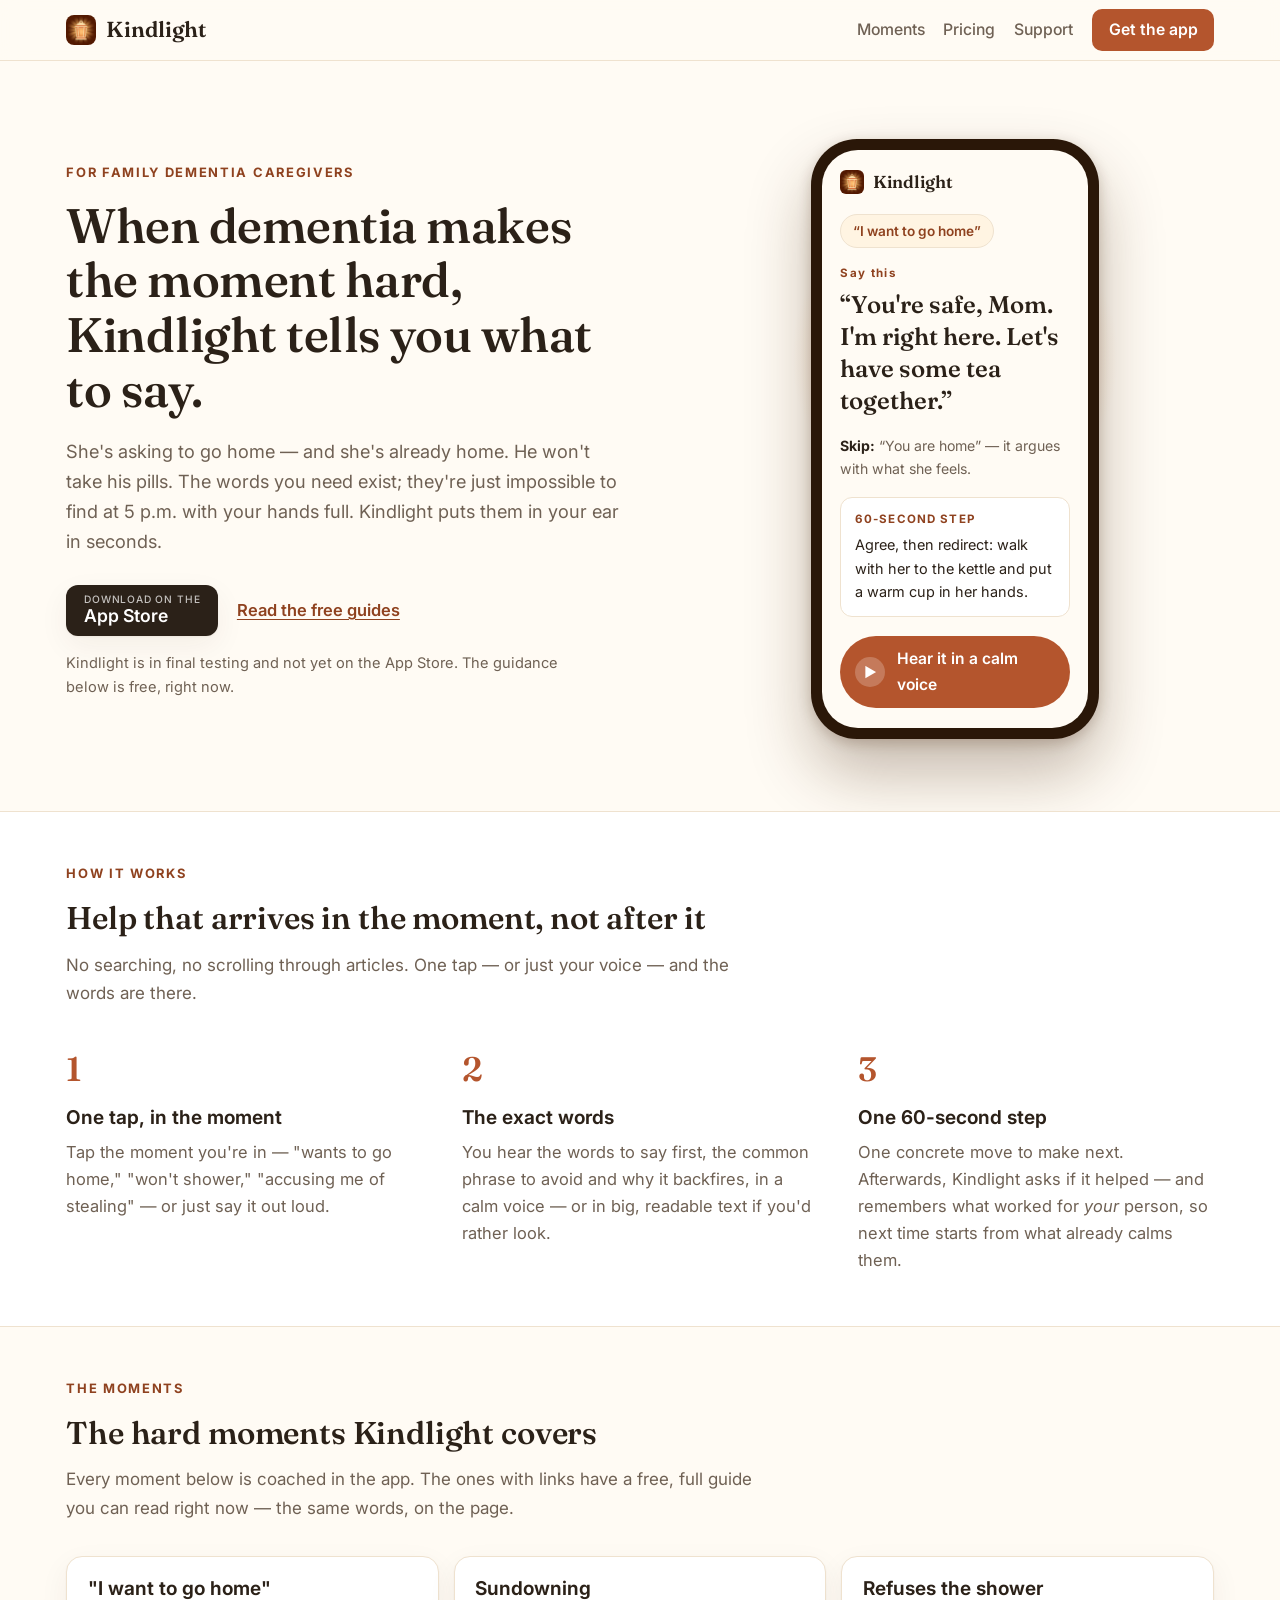
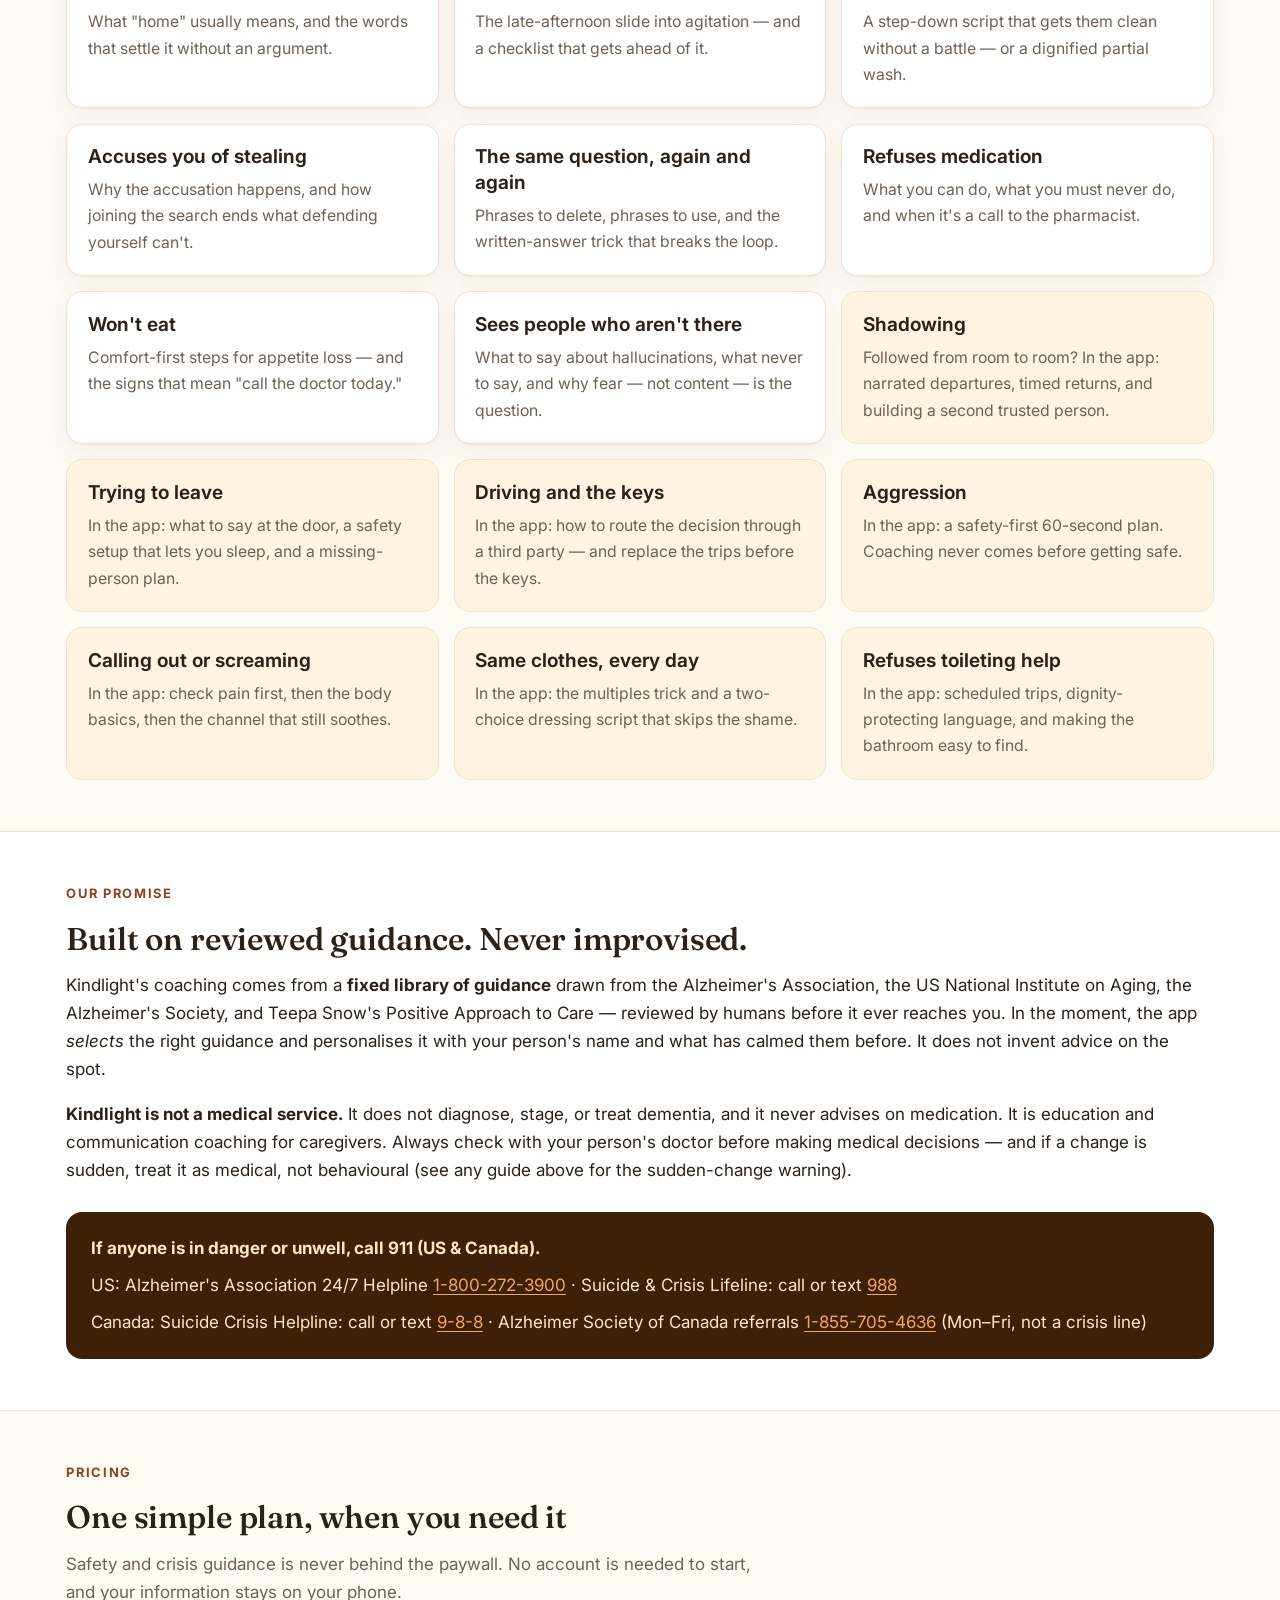
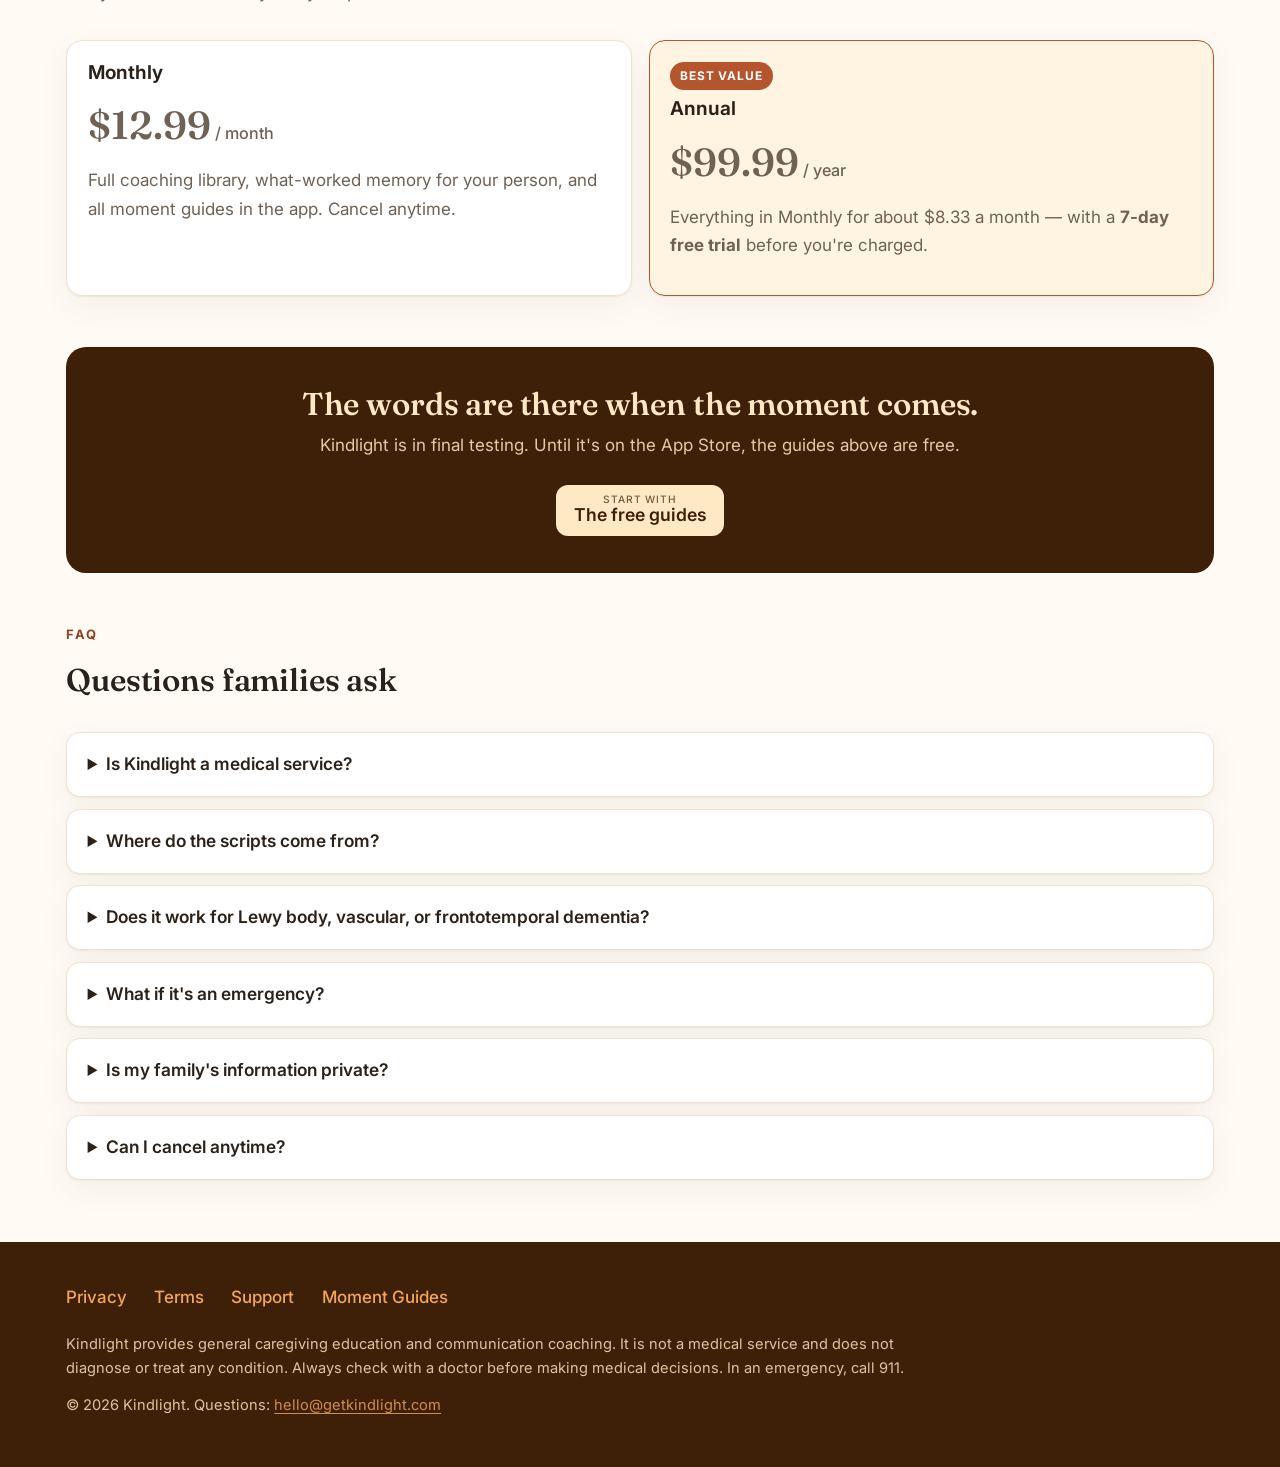
==== v2/index.html @ c79996ba "Add v2 redesign" ====
<!DOCTYPE html>
<html lang="en-CA">
<head>
<meta charset="utf-8">
<meta name="viewport" content="width=device-width, initial-scale=1">
<meta name="robots" content="noindex">
<title>Kindlight — What to Say in Dementia's Hardest Moments</title>
<meta name="description" content="Kindlight is a calm, voice-first coach for family dementia caregivers. One tap gives you the exact words to say, what not to say, and a 60-second step — right in the moment.">
<link rel="icon" type="image/png" href="icon.png">
<link rel="preconnect" href="https://fonts.googleapis.com">
<link rel="preconnect" href="https://fonts.gstatic.com" crossorigin>
<link href="https://fonts.googleapis.com/css2?family=Fraunces:opsz,wght@9..144,500;9..144,560;9..144,600&family=Inter:wght@400;500;600;700&display=swap" rel="stylesheet">
<link rel="stylesheet" href="styles.css">
</head>
<body>

<header class="site-header">
  <div class="wrap">
    <img class="logo" src="icon.png" alt="" width="30" height="30">
    <a class="brand" href="./">Kindlight</a>
    <nav aria-label="Main">
      <a href="#moments">Moments</a>
      <a href="#pricing">Pricing</a>
      <a class="optional" href="../support.html">Support</a>
      <a class="nav-cta" href="#pricing">Get the app</a>
    </nav>
  </div>
</header>

<main>
  <div class="hero">
    <div class="wrap hero-grid">
      <div>
        <p class="eyebrow">For family dementia caregivers</p>
        <h1>When dementia makes the moment hard, Kindlight tells you what to say.</h1>
        <p class="lede">She's asking to go home — and she's already home. He won't take his pills. The words you need exist; they're just impossible to find at 5&nbsp;p.m. with your hands full. Kindlight puts them in your ear in seconds.</p>
        <div class="cta-row">
          <!-- App not live yet: point at the real App Store URL at launch. -->
          <a class="store-badge" href="#" aria-label="Download on the App Store — coming soon">
            <span class="lines"><span class="top">Download on the</span><span class="bottom">App Store</span></span>
          </a>
          <a class="text-link" href="#moments">Read the free guides</a>
        </div>
        <p class="store-note">Kindlight is in final testing and not yet on the App Store. The guidance below is free, right now.</p>
      </div>
      <div class="phone-stage" aria-hidden="true">
        <div class="phone">
          <div class="phone-screen">
            <div class="phone-appbar">
              <img src="icon.png" alt="" width="24" height="24">
              <span>Kindlight</span>
            </div>
            <span class="phone-moment">&ldquo;I want to go home&rdquo;</span>
            <p class="phone-say-label">Say this</p>
            <p class="phone-say">&ldquo;You're safe, Mom. I'm right here. Let's have some tea together.&rdquo;</p>
            <p class="phone-dont"><strong>Skip:</strong> &ldquo;You are home&rdquo; — it argues with what she feels.</p>
            <div class="phone-step">
              <strong>60-second step</strong>
              Agree, then redirect: walk with her to the kettle and put a warm cup in her hands.
            </div>
            <div class="phone-listen"><span class="play">&#9654;</span> Hear it in a calm voice</div>
          </div>
        </div>
      </div>
    </div>
  </div>

  <section class="band" aria-labelledby="how">
    <div class="wrap">
      <p class="eyebrow">How it works</p>
      <h2 id="how">Help that arrives in the moment, not after it</h2>
      <p class="section-sub">No searching, no scrolling through articles. One tap — or just your voice — and the words are there.</p>
      <div class="steps">
        <div class="step">
          <span class="num" aria-hidden="true">1</span>
          <h3>One tap, in the moment</h3>
          <p>Tap the moment you're in — "wants to go home," "won't shower," "accusing me of stealing" — or just say it out loud.</p>
        </div>
        <div class="step">
          <span class="num" aria-hidden="true">2</span>
          <h3>The exact words</h3>
          <p>You hear the words to say first, the common phrase to avoid and why it backfires, in a calm voice — or in big, readable text if you'd rather look.</p>
        </div>
        <div class="step">
          <span class="num" aria-hidden="true">3</span>
          <h3>One 60-second step</h3>
          <p>One concrete move to make next. Afterwards, Kindlight asks if it helped — and remembers what worked for <em>your</em> person, so next time starts from what already calms them.</p>
        </div>
      </div>
    </div>
  </section>

  <section aria-labelledby="moments" id="moments">
    <div class="wrap">
      <p class="eyebrow">The moments</p>
      <h2>The hard moments Kindlight covers</h2>
      <p class="section-sub">Every moment below is coached in the app. The ones with links have a free, full guide you can read right now — the same words, on the page.</p>
      <div class="grid">
        <a class="card moment-card" href="../moments/wants-to-go-home/">
          <h3>"I want to go home"</h3>
          <p>What "home" usually means, and the words that settle it without an argument.</p>
          <span class="arrow" aria-hidden="true">&rarr;</span>
        </a>
        <a class="card moment-card" href="../moments/sundowning/">
          <h3>Sundowning</h3>
          <p>The late-afternoon slide into agitation — and a checklist that gets ahead of it.</p>
          <span class="arrow" aria-hidden="true">&rarr;</span>
        </a>
        <a class="card moment-card" href="../moments/refuses-shower/">
          <h3>Refuses the shower</h3>
          <p>A step-down script that gets them clean without a battle — or a dignified partial wash.</p>
          <span class="arrow" aria-hidden="true">&rarr;</span>
        </a>
        <a class="card moment-card" href="../moments/accuses-stealing/">
          <h3>Accuses you of stealing</h3>
          <p>Why the accusation happens, and how joining the search ends what defending yourself can't.</p>
          <span class="arrow" aria-hidden="true">&rarr;</span>
        </a>
        <a class="card moment-card" href="../moments/repetitive-questions/">
          <h3>The same question, again and again</h3>
          <p>Phrases to delete, phrases to use, and the written-answer trick that breaks the loop.</p>
          <span class="arrow" aria-hidden="true">&rarr;</span>
        </a>
        <a class="card moment-card" href="../moments/refuses-medication/">
          <h3>Refuses medication</h3>
          <p>What you can do, what you must never do, and when it's a call to the pharmacist.</p>
          <span class="arrow" aria-hidden="true">&rarr;</span>
        </a>
        <a class="card moment-card" href="../moments/refuses-to-eat/">
          <h3>Won't eat</h3>
          <p>Comfort-first steps for appetite loss — and the signs that mean "call the doctor today."</p>
          <span class="arrow" aria-hidden="true">&rarr;</span>
        </a>
        <a class="card moment-card" href="../moments/hallucinations-delusions/">
          <h3>Sees people who aren't there</h3>
          <p>What to say about hallucinations, what never to say, and why fear — not content — is the question.</p>
          <span class="arrow" aria-hidden="true">&rarr;</span>
        </a>
        <div class="card moment-card plain">
          <h3>Shadowing</h3>
          <p>Followed from room to room? In the app: narrated departures, timed returns, and building a second trusted person.</p>
        </div>
        <div class="card moment-card plain">
          <h3>Trying to leave</h3>
          <p>In the app: what to say at the door, a safety setup that lets you sleep, and a missing-person plan.</p>
        </div>
        <div class="card moment-card plain">
          <h3>Driving and the keys</h3>
          <p>In the app: how to route the decision through a third party — and replace the trips before the keys.</p>
        </div>
        <div class="card moment-card plain">
          <h3>Aggression</h3>
          <p>In the app: a safety-first 60-second plan. Coaching never comes before getting safe.</p>
        </div>
        <div class="card moment-card plain">
          <h3>Calling out or screaming</h3>
          <p>In the app: check pain first, then the body basics, then the channel that still soothes.</p>
        </div>
        <div class="card moment-card plain">
          <h3>Same clothes, every day</h3>
          <p>In the app: the multiples trick and a two-choice dressing script that skips the shame.</p>
        </div>
        <div class="card moment-card plain">
          <h3>Refuses toileting help</h3>
          <p>In the app: scheduled trips, dignity-protecting language, and making the bathroom easy to find.</p>
        </div>
      </div>
    </div>
  </section>

  <section class="band" aria-labelledby="safety">
    <div class="wrap">
      <p class="eyebrow">Our promise</p>
      <h2 id="safety">Built on reviewed guidance. Never improvised.</h2>
      <p>Kindlight's coaching comes from a <strong>fixed library of guidance</strong> drawn from the Alzheimer's Association, the US National Institute on Aging, the Alzheimer's Society, and Teepa Snow's Positive Approach to Care — reviewed by humans before it ever reaches you. In the moment, the app <em>selects</em> the right guidance and personalises it with your person's name and what has calmed them before. It does not invent advice on the spot.</p>
      <p><strong>Kindlight is not a medical service.</strong> It does not diagnose, stage, or treat dementia, and it never advises on medication. It is education and communication coaching for caregivers. Always check with your person's doctor before making medical decisions — and if a change is sudden, treat it as medical, not behavioural (see any guide above for the sudden-change warning).</p>
      <div class="crisis">
        <p><strong>If anyone is in danger or unwell, call 911 (US &amp; Canada).</strong></p>
        <p>US: Alzheimer's Association 24/7 Helpline <a href="tel:+18002723900">1-800-272-3900</a> · Suicide &amp; Crisis Lifeline: call or text <a href="tel:988">988</a></p>
        <p>Canada: Suicide Crisis Helpline: call or text <a href="tel:988">9-8-8</a> · Alzheimer Society of Canada referrals <a href="tel:+18557054636">1-855-705-4636</a> (Mon–Fri, not a crisis line)</p>
      </div>
    </div>
  </section>

  <section aria-labelledby="pricing" id="pricing">
    <div class="wrap">
      <p class="eyebrow">Pricing</p>
      <h2>One simple plan, when you need it</h2>
      <p class="section-sub">Safety and crisis guidance is never behind the paywall. No account is needed to start, and your information stays on your phone.</p>
      <div class="pricing">
        <div class="card price-card">
          <h3>Monthly</h3>
          <p class="price">$12.99<span class="per"> / month</span></p>
          <p>Full coaching library, what-worked memory for your person, and all moment guides in the app. Cancel anytime.</p>
        </div>
        <div class="card price-card featured">
          <span class="badge">Best value</span>
          <h3>Annual</h3>
          <p class="price">$99.99<span class="per"> / year</span></p>
          <p>Everything in Monthly for about $8.33 a month — with a <strong>7-day free trial</strong> before you're charged.</p>
        </div>
      </div>
    </div>
  </section>

  <div class="wrap">
    <div class="cta-band">
      <h2>The words are there when the moment comes.</h2>
      <p>Kindlight is in final testing. Until it's on the App Store, the guides above are free.</p>
      <a class="store-badge on-dark" href="#moments">
        <span class="lines"><span class="top">Start with</span><span class="bottom">The free guides</span></span>
      </a>
    </div>
  </div>

  <section aria-labelledby="faq" style="padding-top:0">
    <div class="wrap">
      <p class="eyebrow">FAQ</p>
      <h2 id="faq">Questions families ask</h2>
      <p class="section-sub"></p>
      <details>
        <summary>Is Kindlight a medical service?</summary>
        <p>No. Kindlight provides general caregiving education and communication coaching based on published guidance from organisations like the Alzheimer's Association and the National Institute on Aging. It does not diagnose or treat any condition and never advises on medication. Please check with your person's doctor before making medical decisions.</p>
      </details>
      <details>
        <summary>Where do the scripts come from?</summary>
        <p>From a fixed, human-reviewed library built on Alzheimer's Association, National Institute on Aging, Alzheimer's Society, and Positive Approach to Care guidance. The app selects and personalises reviewed guidance — it never makes up new advice in the moment. Each guide on this site lists its sources.</p>
      </details>
      <details>
        <summary>Does it work for Lewy body, vascular, or frontotemporal dementia?</summary>
        <p>Yes — the guidance changes by type where the sources say it should. The clearest example: hallucinations in Lewy body dementia are often a normal, non-frightening part of the disease, and the app carries the medication-sensitivity warning every Lewy body caregiver should know. <a href="../moments/hallucinations-delusions/lewy-body-dementia/">Read the Lewy body guide</a>.</p>
      </details>
      <details>
        <summary>What if it's an emergency?</summary>
        <p>Call 911. Kindlight's safety checks come before any coaching: sudden confusion, a missing person, choking, injury, or danger routes you straight to emergency and same-day medical help, never to a script. Crisis numbers are always free in the app, with no paywall and no account.</p>
      </details>
      <details>
        <summary>Is my family's information private?</summary>
        <p>In this version, Kindlight works without an account and stores what you enter — your person's name, what calms them, your notes — on your phone, not on our servers. See the <a href="../privacy.html">Privacy Policy</a> for the plain-language version.</p>
      </details>
      <details>
        <summary>Can I cancel anytime?</summary>
        <p>Yes. Subscriptions are handled by the App Store and can be cancelled in your phone's subscription settings in a few taps. The annual plan starts with a 7-day free trial, so you can use the full app through a few hard evenings before paying anything.</p>
      </details>
    </div>
  </section>
</main>

<footer class="site-footer">
  <div class="wrap">
    <nav aria-label="Footer">
      <a href="../privacy.html">Privacy</a>
      <a href="../terms.html">Terms</a>
      <a href="../support.html">Support</a>
      <a href="#moments">Moment Guides</a>
    </nav>
    <p class="fine">Kindlight provides general caregiving education and communication coaching. It is not a medical service and does not diagnose or treat any condition. Always check with a doctor before making medical decisions. In an emergency, call 911.</p>
    <p class="fine">© 2026 Kindlight. Questions: <a href="mailto:hello@getkindlight.com">hello@getkindlight.com</a></p>
  </div>
</footer>

</body>
</html>
---- v2/styles.css ----
/* Kindlight v2 — modern pass on Palette A "Lantern"
   Fraunces display + Inter body. Light sticky header, split hero with
   CSS phone mock, banded sections, compact buttons. */

:root {
  --bg: #FFFBF4;
  --ink: #2B2118;
  --ink-soft: #6F6154;
  --accent: #B4552D;
  --accent-dark: #8F421F;
  --dark: #3E2008;
  --glow: #F2A65A;
  --cream: #FFE9C4;
  --soft: #FFF4E2;
  --card: #FFFFFF;
  --line: #EFE2CF;
  --radius: 16px;
  --shadow: 0 1px 2px rgba(62,32,8,.05), 0 10px 30px rgba(62,32,8,.06);
}

* { box-sizing: border-box; }

html { font-size: 17px; scroll-behavior: smooth; }

body {
  margin: 0;
  background: var(--bg);
  color: var(--ink);
  font-family: "Inter", -apple-system, BlinkMacSystemFont, "Segoe UI", Roboto, "Helvetica Neue", Arial, sans-serif;
  font-size: 1rem;
  line-height: 1.65;
  -webkit-font-smoothing: antialiased;
  text-rendering: optimizeLegibility;
}

h1, h2, .serif { font-family: "Fraunces", Georgia, "Times New Roman", serif; }

img { max-width: 100%; }

a { color: var(--accent-dark); text-decoration: underline; text-underline-offset: 3px; }
a:hover { color: var(--accent); }

::selection { background: var(--cream); }

.wrap { max-width: 70rem; margin: 0 auto; padding: 0 1.25rem; }
.narrow { max-width: 44rem; margin: 0 auto; padding: 0 1.25rem; }

/* Header — light, slim, sticky */
.site-header {
  position: sticky; top: 0; z-index: 50;
  background: rgba(255,251,244,.92);
  backdrop-filter: blur(10px);
  -webkit-backdrop-filter: blur(10px);
  border-bottom: 1px solid var(--line);
}
.site-header .wrap {
  display: flex; align-items: center; gap: .6rem;
  min-height: 60px; padding-top: .35rem; padding-bottom: .35rem;
  flex-wrap: nowrap;
}
.site-header .logo { width: 30px; height: 30px; border-radius: 8px; flex: none; }
.site-header .brand {
  color: var(--ink); text-decoration: none;
  font-family: "Fraunces", Georgia, serif;
  font-size: 1.28rem; font-weight: 600; letter-spacing: .005em; white-space: nowrap;
}
.site-header nav { margin-left: auto; display: flex; align-items: center; flex-wrap: nowrap; }
.site-header nav a {
  color: var(--ink-soft); text-decoration: none; font-weight: 500;
  font-size: .93rem; padding: .5rem .55rem; white-space: nowrap;
}
.site-header nav a:hover { color: var(--ink); text-decoration: none; }
.site-header .nav-cta {
  background: var(--accent); color: #fff; font-weight: 600;
  border-radius: 10px; padding: .48rem .95rem; margin-left: .6rem;
}
.site-header .nav-cta:hover { background: var(--accent-dark); color: #fff; }
@media (max-width: 620px) {
  .site-header nav a.optional { display: none; }
  .site-header nav a { padding: .5rem .4rem; font-size: .9rem; }
}

/* Eyebrow */
.eyebrow {
  font-size: .76rem; font-weight: 700; letter-spacing: .13em;
  text-transform: uppercase; color: var(--accent-dark); margin: 0 0 .9rem;
}

/* Hero */
.hero { padding: 3.4rem 0 3rem; overflow: hidden; }
.hero-grid { display: grid; gap: 2.6rem; align-items: center; }
@media (min-width: 920px) {
  .hero { padding: 4.6rem 0 4.2rem; }
  .hero-grid { grid-template-columns: 1.05fr .95fr; gap: 3.5rem; }
}
.hero h1 {
  font-size: 2.1rem; line-height: 1.13; font-weight: 560;
  letter-spacing: -.01em; margin: 0 0 1.1rem;
}
@media (min-width: 920px) { .hero h1 { font-size: 2.85rem; } }
.hero p.lede { font-size: 1.07rem; color: var(--ink-soft); margin: 0 0 1.7rem; max-width: 33rem; }
.cta-row { display: flex; align-items: center; gap: 1.1rem; flex-wrap: wrap; }
.cta-row .text-link { font-weight: 600; font-size: .97rem; }
.store-note { font-size: .86rem; color: var(--ink-soft); margin-top: .9rem; max-width: 30rem; }

/* App Store badge — compact, badge-like */
.store-badge {
  display: inline-flex; align-items: center; gap: .6rem;
  background: var(--ink); color: #fff; text-decoration: none;
  border-radius: 12px; padding: .52rem 1.05rem .58rem;
  line-height: 1.15; box-shadow: var(--shadow);
}
.store-badge:hover { background: #1d150e; color: #fff; }
.store-badge .lines { display: flex; flex-direction: column; }
.store-badge .top { font-size: .6rem; letter-spacing: .08em; text-transform: uppercase; opacity: .72; font-weight: 500; }
.store-badge .bottom { font-size: 1.04rem; font-weight: 600; }
.store-badge.on-dark { background: var(--cream); color: var(--dark); }
.store-badge.on-dark:hover { background: #fff; color: var(--dark); }

/* Phone mock */
.phone-stage { position: relative; display: flex; justify-content: center; }
.phone-stage::before {
  content: ""; position: absolute; width: 340px; height: 340px; border-radius: 50%;
  background: radial-gradient(circle, rgba(242,166,90,.5) 0%, rgba(242,166,90,0) 68%);
  top: 8%; left: 50%; transform: translateX(-50%);
}
.phone {
  position: relative; width: 288px; border-radius: 46px;
  background: #2A1708; padding: 11px;
  box-shadow: 0 34px 64px rgba(62,32,8,.30), 0 4px 14px rgba(62,32,8,.22);
}
.phone-screen {
  background: var(--bg); border-radius: 36px; overflow: hidden;
  padding: 1.05rem 1.05rem 1.2rem; min-height: 520px;
}
.phone-appbar { display: flex; align-items: center; gap: .5rem; margin-bottom: 1rem; }
.phone-appbar img { width: 24px; height: 24px; border-radius: 6px; }
.phone-appbar span { font-family: "Fraunces", Georgia, serif; font-weight: 600; font-size: 1.02rem; }
.phone-moment {
  display: inline-block; background: var(--soft); border: 1px solid var(--line);
  color: var(--accent-dark); font-weight: 600; font-size: .8rem;
  padding: .3rem .7rem; border-radius: 999px; margin-bottom: .9rem;
}
.phone-say-label { font-size: .68rem; font-weight: 700; letter-spacing: .12em; color: var(--accent-dark); margin: 0 0 .4rem; }
.phone-say {
  font-family: "Fraunces", Georgia, serif; font-size: 1.42rem; line-height: 1.32;
  font-weight: 560; margin: 0 0 1rem;
}
.phone-dont { font-size: .83rem; color: var(--ink-soft); margin: 0 0 1rem; }
.phone-dont strong { color: var(--ink); }
.phone-step {
  background: #fff; border: 1px solid var(--line); border-radius: 12px;
  padding: .7rem .8rem; font-size: .85rem; margin-bottom: 1.1rem;
}
.phone-step strong { display: block; font-size: .68rem; letter-spacing: .1em; text-transform: uppercase; color: var(--accent-dark); margin-bottom: .2rem; }
.phone-listen {
  display: flex; align-items: center; gap: .7rem;
  background: var(--accent); color: #fff; border-radius: 999px;
  padding: .6rem .9rem; font-weight: 600; font-size: .92rem;
}
.phone-listen .play {
  width: 30px; height: 30px; border-radius: 50%; background: rgba(255,255,255,.22);
  display: inline-flex; align-items: center; justify-content: center; font-size: .8rem; flex: none;
}

/* Sections */
section { padding: 3rem 0; }
.band { background: #fff; border-top: 1px solid var(--line); border-bottom: 1px solid var(--line); }
h2 { font-size: 1.85rem; line-height: 1.2; font-weight: 560; letter-spacing: -.005em; margin: 0 0 .8rem; }
.section-sub { color: var(--ink-soft); max-width: 42rem; margin: 0 0 2rem; }
h3 { font-size: 1.12rem; line-height: 1.35; margin: 0 0 .45rem; font-weight: 650; }
p { margin: 0 0 1rem; }

/* Steps — open columns, no boxes */
.steps { display: grid; gap: 1.8rem; }
@media (min-width: 760px) { .steps { grid-template-columns: repeat(3, 1fr); gap: 2.4rem; } }
.step .num {
  font-family: "Fraunces", Georgia, serif; font-size: 2rem; font-weight: 560;
  color: var(--accent); display: block; margin-bottom: .5rem;
}
.step p { color: var(--ink-soft); margin: 0; font-size: .97rem; }

/* Cards */
.card {
  background: var(--card); border: 1px solid var(--line); border-radius: var(--radius);
  padding: 1.15rem 1.2rem; box-shadow: var(--shadow);
}
.grid { display: grid; gap: .9rem; grid-template-columns: 1fr; }
@media (min-width: 560px) { .grid { grid-template-columns: repeat(2, 1fr); } }
@media (min-width: 920px) { .grid { grid-template-columns: repeat(3, 1fr); } }
.moment-card { display: block; text-decoration: none; color: var(--ink); position: relative; transition: border-color .15s ease, transform .15s ease; }
.moment-card:hover { border-color: var(--glow); color: var(--ink); transform: translateY(-2px); }
.moment-card h3 { padding-right: 1.2rem; }
.moment-card p { margin: 0; color: var(--ink-soft); font-size: .93rem; }
.moment-card .arrow {
  position: absolute; top: 1.1rem; right: 1.1rem; color: var(--accent);
  font-weight: 600; opacity: 0; transition: opacity .15s ease;
}
.moment-card:hover .arrow { opacity: 1; }
.moment-card.plain { cursor: default; box-shadow: none; background: var(--soft); }
.moment-card.plain:hover { transform: none; border-color: var(--line); }

/* Crisis + banners */
.crisis {
  border-radius: var(--radius); padding: 1.35rem 1.45rem; margin: 1.6rem 0 0;
  background: var(--dark); color: var(--cream);
}
.crisis a { color: var(--glow); }
.crisis p { margin: 0; }
.crisis p + p { margin-top: .5rem; }
.banner {
  border-radius: var(--radius); padding: 1.1rem 1.25rem; margin: 1.4rem 0;
  border: 1px solid var(--glow); background: #FFF3DC;
}
.banner p { margin: 0; }
.banner p + p { margin-top: .5rem; }

/* Guide-page blocks (kept compatible) */
.say, .dont { border-radius: var(--radius); padding: 1.1rem 1.25rem; margin: 1.2rem 0; }
.say { background: #FDF1E0; border-left: 5px solid var(--glow); }
.dont { background: #F7EDE3; border-left: 5px solid var(--ink-soft); }
.say h3, .dont h3 { margin-top: 0; }
.say blockquote, .dont blockquote { margin: .5rem 0; padding: 0; font-size: 1.1rem; font-weight: 600; }
.dont blockquote { color: var(--ink-soft); }
ol.step-list, ul.help-list { padding-left: 1.3rem; margin: 0 0 1rem; }
ol.step-list li, ul.help-list li { margin-bottom: .55rem; }

/* Pricing */
.pricing { display: grid; gap: 1rem; }
@media (min-width: 760px) { .pricing { grid-template-columns: 1fr 1fr; } }
.price-card .price { font-family: "Fraunces", Georgia, serif; font-size: 2.3rem; font-weight: 560; margin: .3rem 0 .5rem; }
.price-card .per { font-family: "Inter", sans-serif; font-size: .95rem; font-weight: 500; color: var(--ink-soft); }
.price-card p { color: var(--ink-soft); }
.price-card.featured { background: var(--soft); border: 1.5px solid var(--accent); }
.badge {
  display: inline-block; background: var(--accent); color: #fff;
  font-size: .7rem; font-weight: 700; padding: .22rem .6rem; border-radius: 999px;
  text-transform: uppercase; letter-spacing: .07em; margin-bottom: .4rem;
}

/* CTA band */
.cta-band { background: var(--dark); color: var(--cream); border-radius: 20px; padding: 2.2rem 1.8rem; margin: 0 0 3rem; text-align: center; }
.cta-band h2 { color: var(--cream); margin-bottom: .5rem; }
.cta-band p { color: rgba(255,233,196,.85); margin-bottom: 1.4rem; }
.cta-band .store-badge { box-shadow: none; }

/* FAQ */
details {
  background: var(--card); border: 1px solid var(--line); border-radius: 14px;
  padding: 1rem 1.2rem; margin-bottom: .7rem; box-shadow: var(--shadow);
}
details summary { font-weight: 600; cursor: pointer; font-size: 1.02rem; }
details p { margin-top: .6rem; color: var(--ink-soft); margin-bottom: 0; }

/* Article pages */
article h1 { font-family: "Fraunces", Georgia, serif; font-size: 2rem; line-height: 1.2; margin: 1.8rem 0 .6rem; font-weight: 560; }
@media (min-width: 720px) { article h1 { font-size: 2.45rem; } }
article .standfirst { font-size: 1.1rem; color: var(--ink-soft); margin-bottom: 1.2rem; }
.breadcrumb { font-size: .9rem; color: var(--ink-soft); margin-top: 1.2rem; }
.breadcrumb a { color: var(--ink-soft); }
.sources { font-size: .9rem; color: var(--ink-soft); border-top: 1px solid var(--line); padding-top: 1rem; margin-top: 2rem; }
.disclaimer { font-size: .9rem; color: var(--ink-soft); font-style: italic; }

/* Footer */
.site-footer { background: var(--dark); color: var(--cream); margin-top: 0; }
.site-footer .wrap { padding-top: 2.4rem; padding-bottom: 2.4rem; }
.site-footer a { color: var(--glow); }
.site-footer nav { margin-bottom: 1.2rem; }
.site-footer nav a { margin-right: 1.3rem; font-weight: 500; text-decoration: none; }
.site-footer nav a:hover { text-decoration: underline; }
.site-footer .fine { font-size: .86rem; opacity: .82; margin-top: .8rem; max-width: 52rem; }
.site-footer p { margin-bottom: .5rem; }
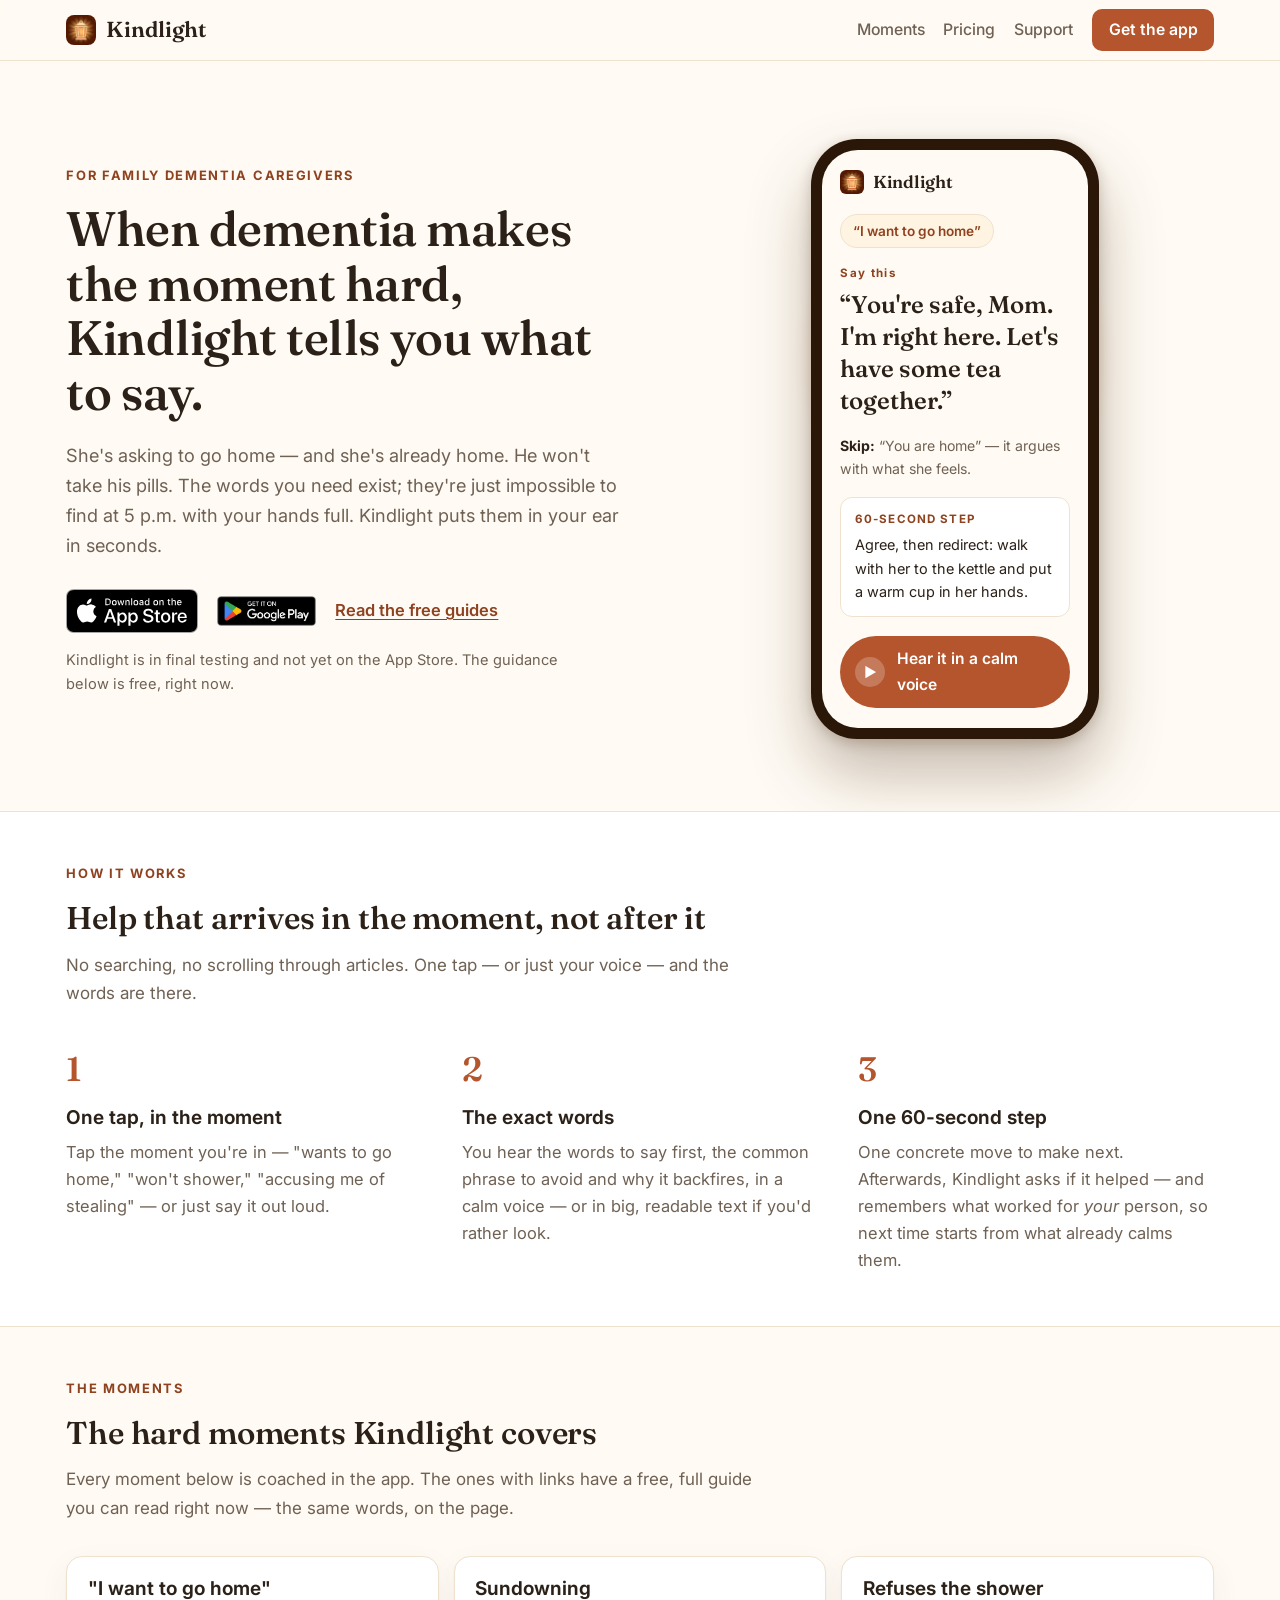
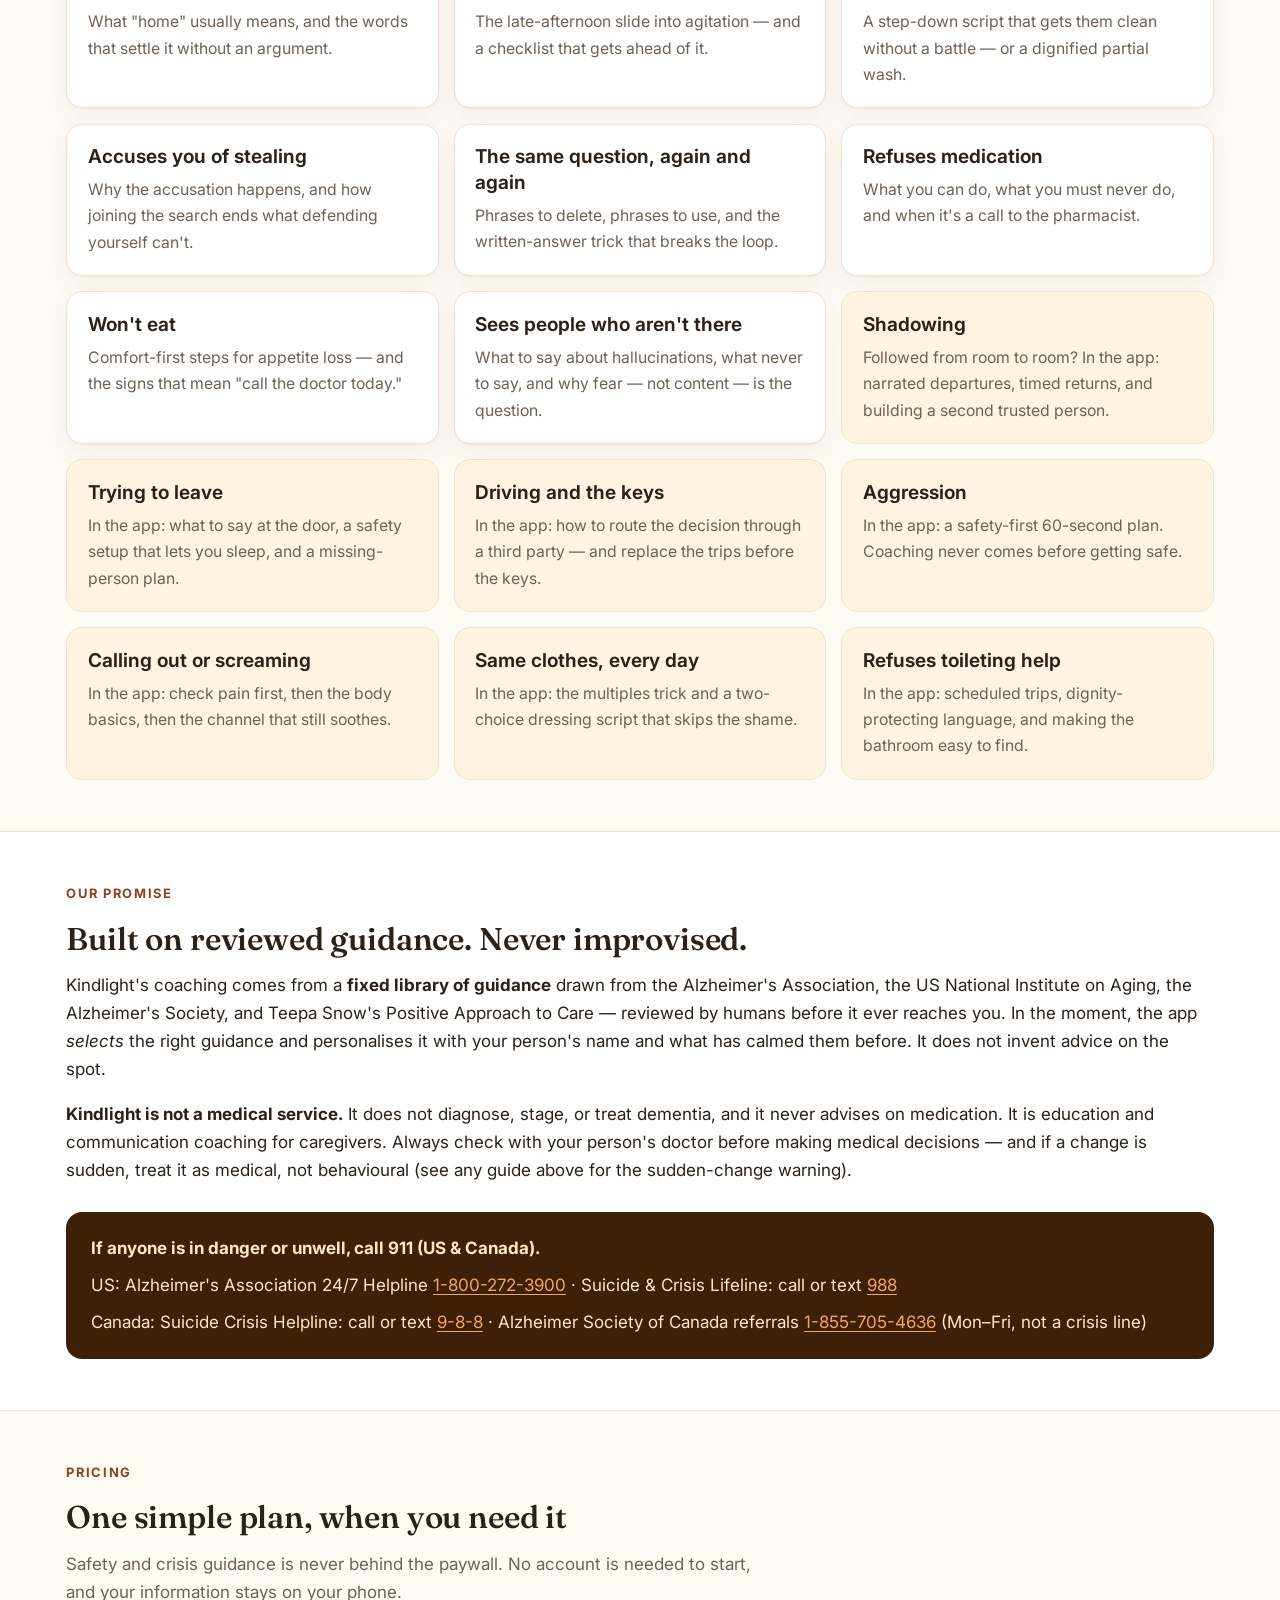
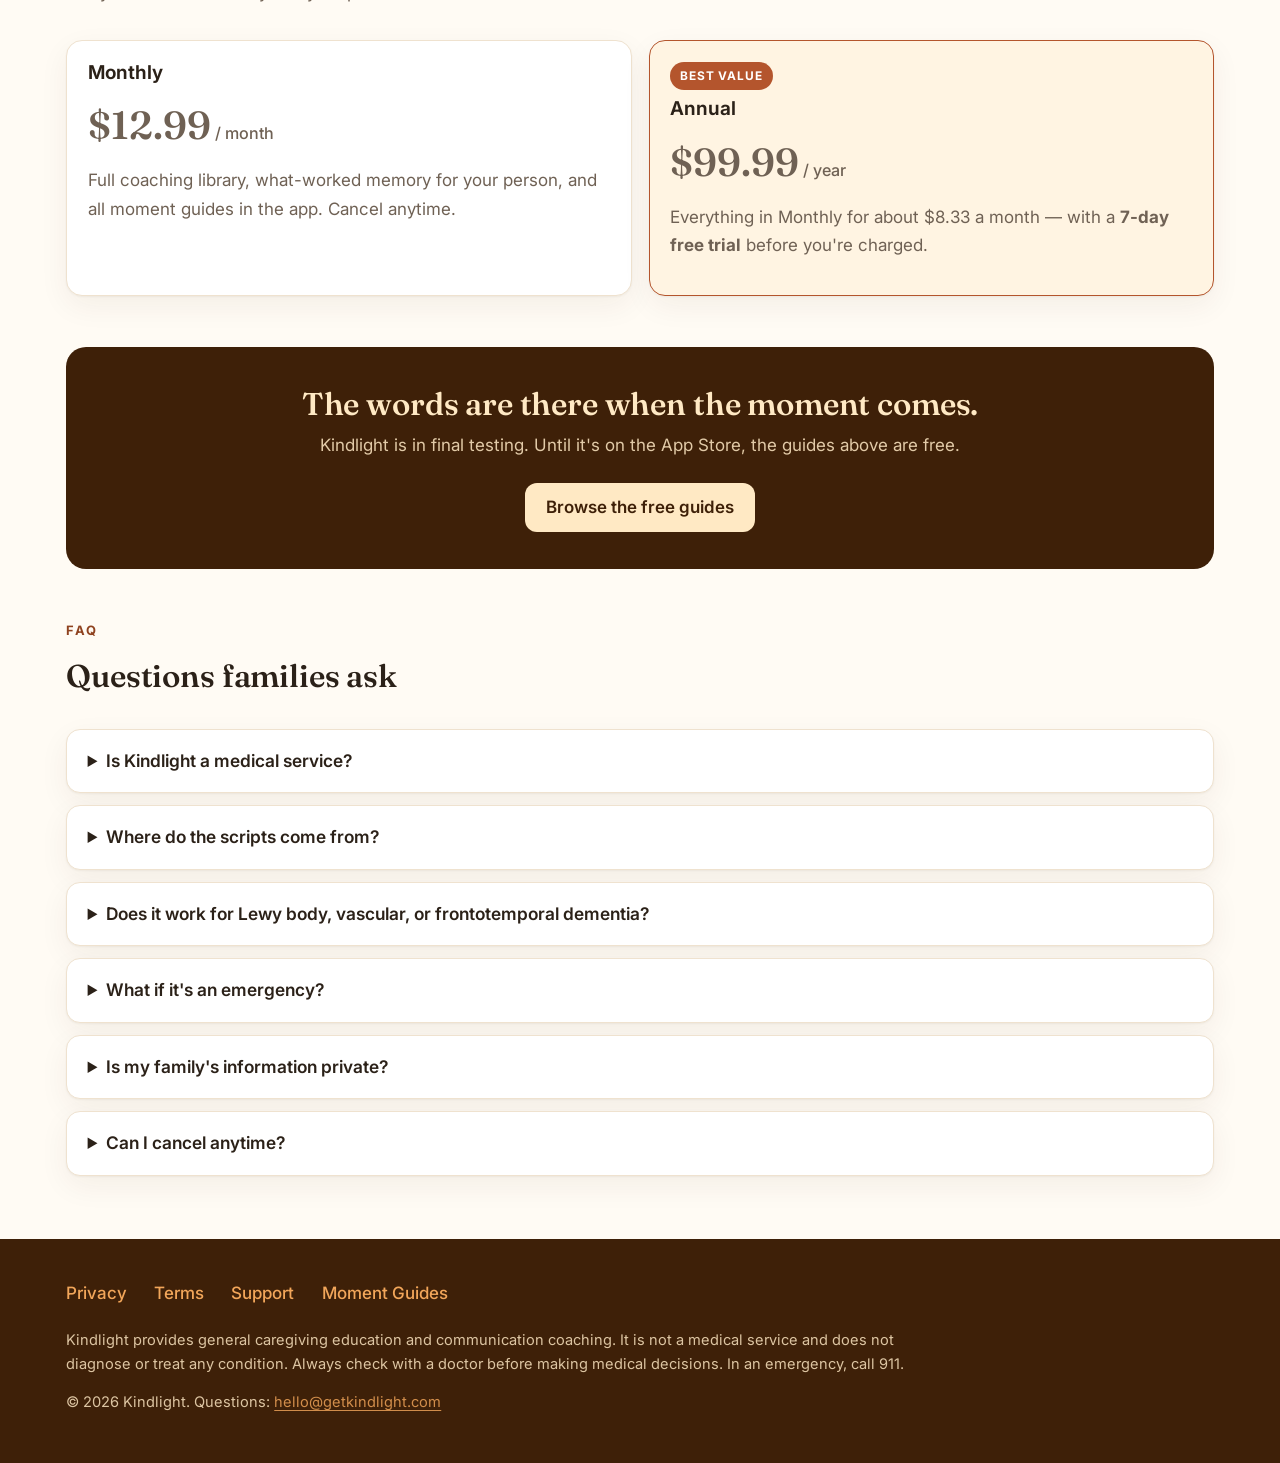
==== commit b0b513fd: "Update v2 site and add store badges Replace v2/index.html and v2/styles.css with updated versions; a" ====
--- a/v2/index.html
+++ b/v2/index.html
@@ -34,11 +34,10 @@
         <p class="eyebrow">For family dementia caregivers</p>
         <h1>When dementia makes the moment hard, Kindlight tells you what to say.</h1>
         <p class="lede">She's asking to go home — and she's already home. He won't take his pills. The words you need exist; they're just impossible to find at 5&nbsp;p.m. with your hands full. Kindlight puts them in your ear in seconds.</p>
-        <div class="cta-row">
-          <!-- App not live yet: point at the real App Store URL at launch. -->
-          <a class="store-badge" href="#" aria-label="Download on the App Store — coming soon">
-            <span class="lines"><span class="top">Download on the</span><span class="bottom">App Store</span></span>
-          </a>
+        <div class="cta-row badges">
+          <!-- Official store badges; link them to the listings at launch. -->
+          <img src="badge-appstore.svg" alt="Download on the App Store" height="44">
+          <img src="badge-googleplay.png" alt="Get it on Google Play" height="44">
           <a class="text-link" href="#moments">Read the free guides</a>
         </div>
         <p class="store-note">Kindlight is in final testing and not yet on the App Store. The guidance below is free, right now.</p>
@@ -207,9 +206,7 @@
     <div class="cta-band">
       <h2>The words are there when the moment comes.</h2>
       <p>Kindlight is in final testing. Until it's on the App Store, the guides above are free.</p>
-      <a class="store-badge on-dark" href="#moments">
-        <span class="lines"><span class="top">Start with</span><span class="bottom">The free guides</span></span>
-      </a>
+      <a class="band-btn" href="#moments">Browse the free guides</a>
     </div>
   </div>
 
--- a/v2/styles.css
+++ b/v2/styles.css
@@ -76,8 +76,9 @@
 }
 .site-header .nav-cta:hover { background: var(--accent-dark); color: #fff; }
 @media (max-width: 620px) {
-  .site-header nav a.optional { display: none; }
-  .site-header nav a { padding: .5rem .4rem; font-size: .9rem; }
+  .site-header nav a:not(.nav-cta) { display: none; }
+  .site-header .brand { font-size: 1.15rem; }
+  .site-header .nav-cta { padding: .45rem .8rem; font-size: .88rem; }
 }
 
 /* Eyebrow */
@@ -116,6 +117,15 @@
 .store-badge .bottom { font-size: 1.04rem; font-weight: 600; }
 .store-badge.on-dark { background: var(--cream); color: var(--dark); }
 .store-badge.on-dark:hover { background: #fff; color: var(--dark); }
+
+/* Store badges (official artwork) */
+.badges { gap: .7rem; }
+.badges img { height: 44px; width: auto; display: block; }
+.band-btn {
+  display: inline-block; background: var(--cream); color: var(--dark);
+  font-weight: 600; text-decoration: none; border-radius: 12px; padding: .62rem 1.25rem;
+}
+.band-btn:hover { background: #fff; color: var(--dark); }
 
 /* Phone mock */
 .phone-stage { position: relative; display: flex; justify-content: center; }
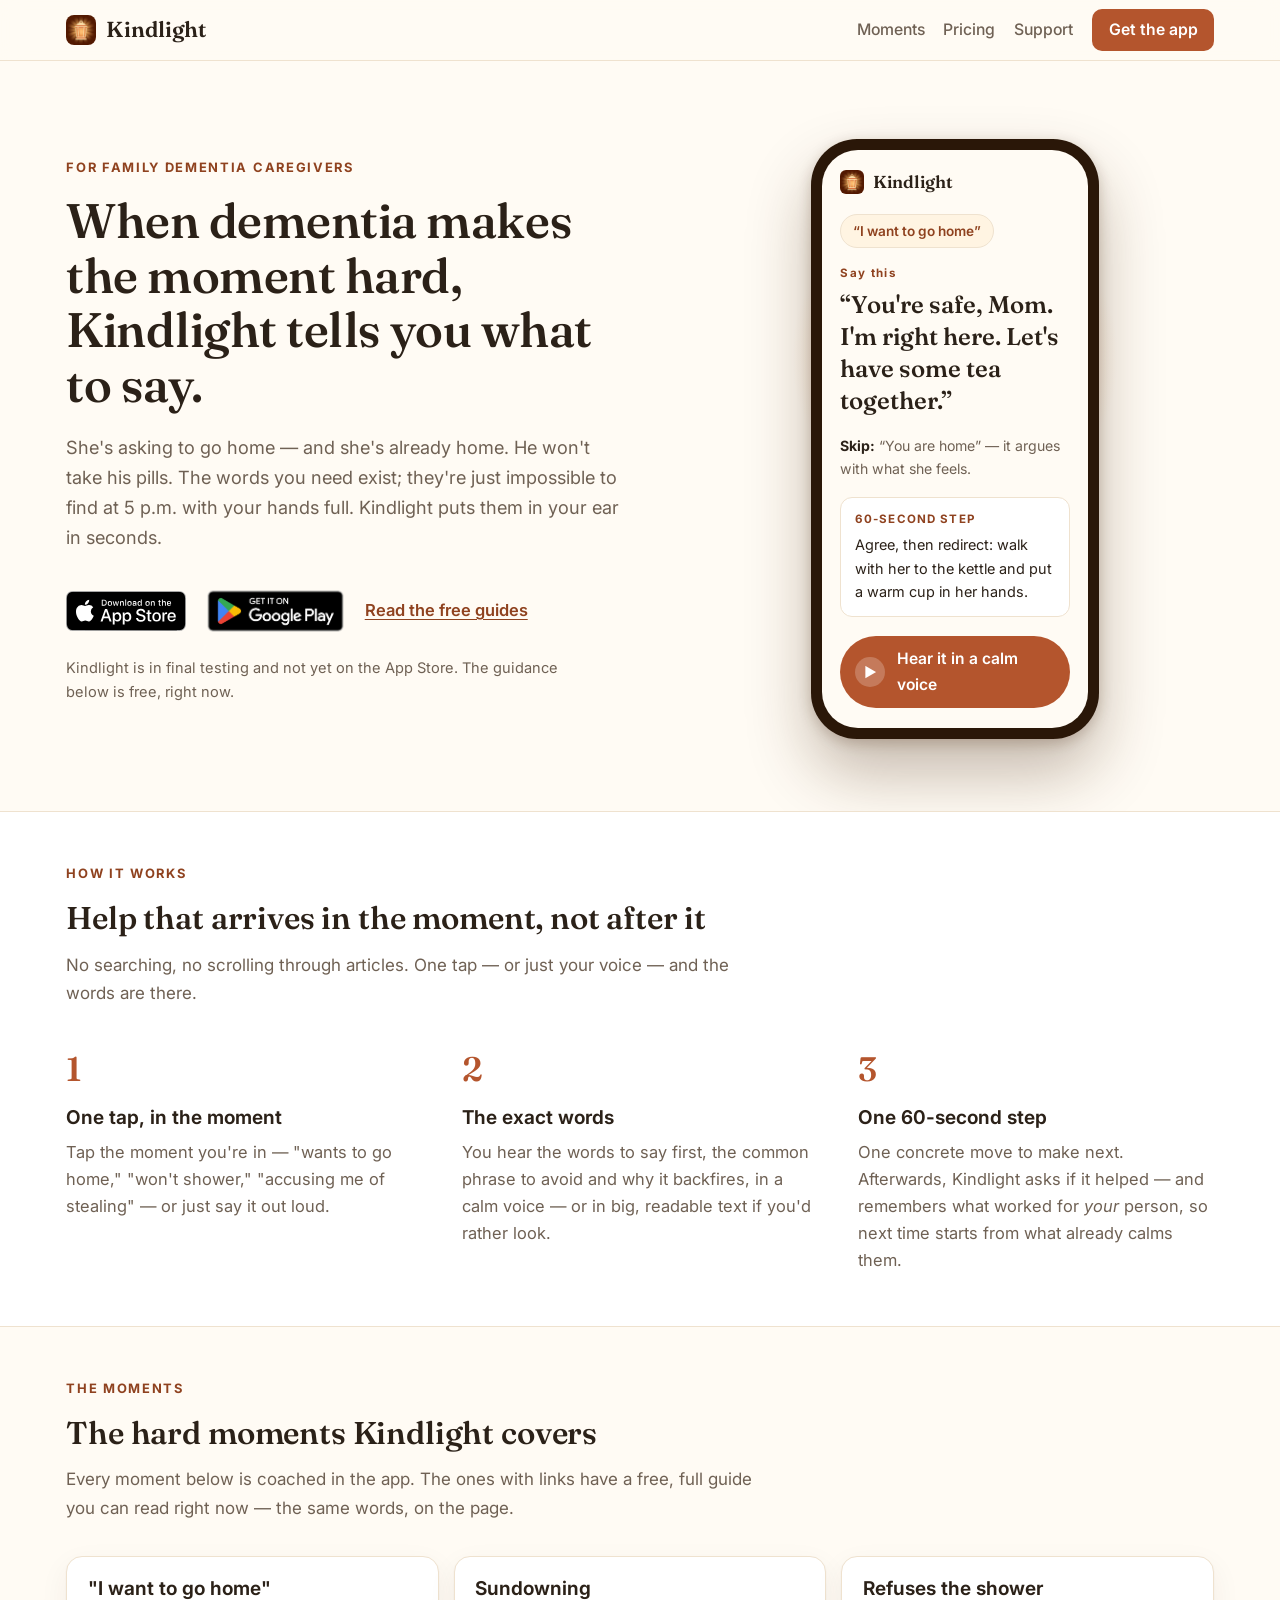
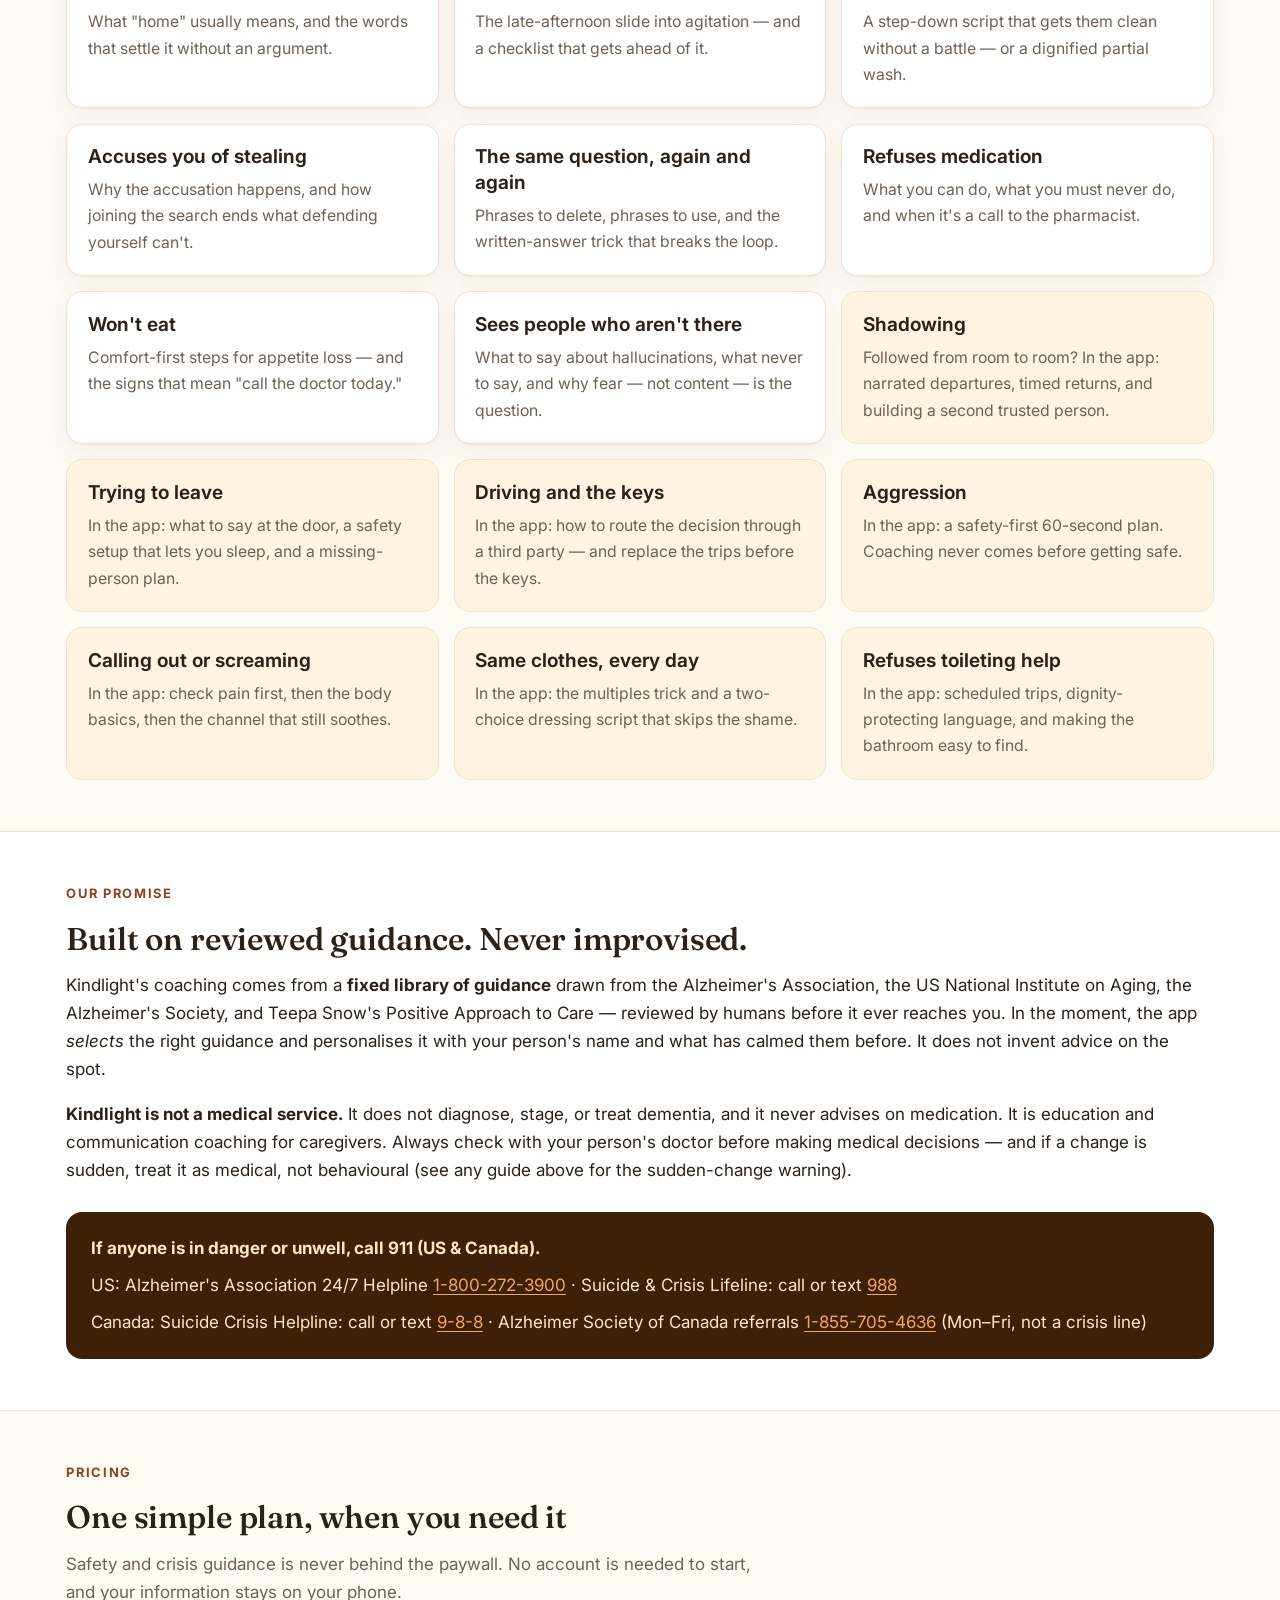
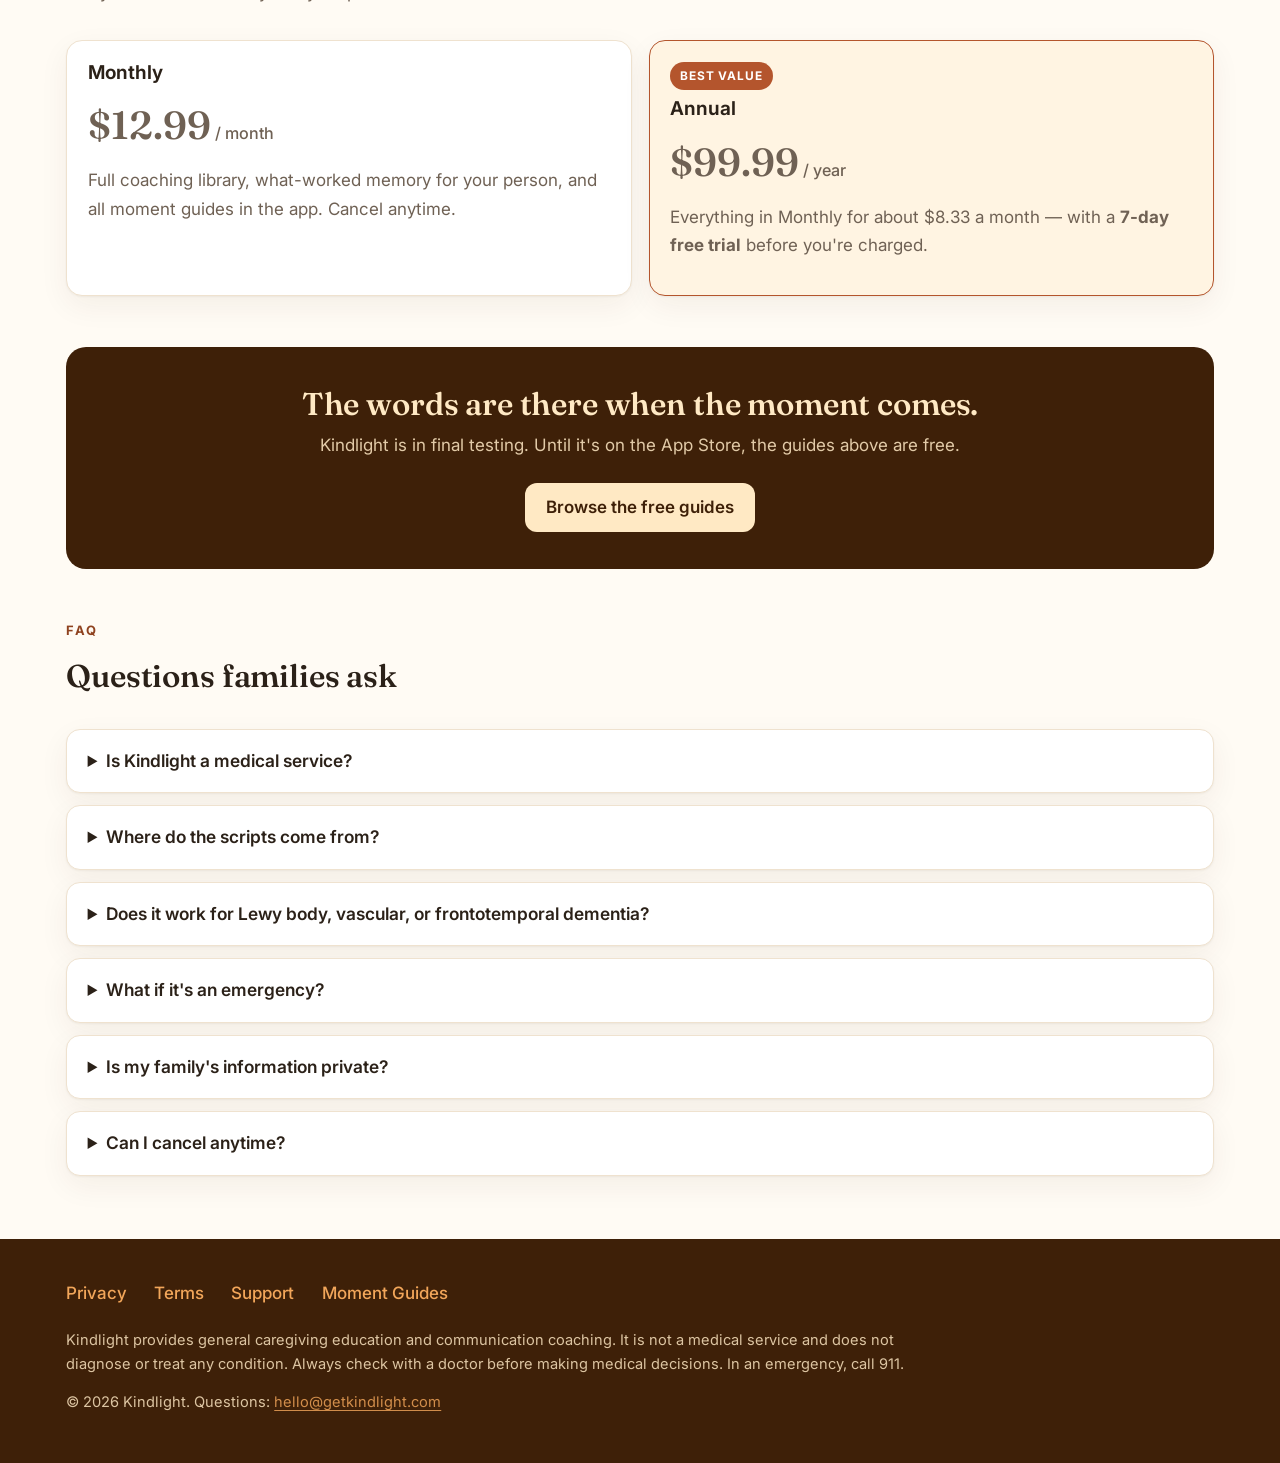
==== commit 2824dfad: "Replace v2/index.html and v2/styles.css (badge sizing)" ====
--- a/v2/index.html
+++ b/v2/index.html
@@ -36,8 +36,8 @@
         <p class="lede">She's asking to go home — and she's already home. He won't take his pills. The words you need exist; they're just impossible to find at 5&nbsp;p.m. with your hands full. Kindlight puts them in your ear in seconds.</p>
         <div class="cta-row badges">
           <!-- Official store badges; link them to the listings at launch. -->
-          <img src="badge-appstore.svg" alt="Download on the App Store" height="44">
-          <img src="badge-googleplay.png" alt="Get it on Google Play" height="44">
+          <img class="badge-apple" src="badge-appstore.svg" alt="Download on the App Store" height="40">
+          <img class="badge-google" src="badge-googleplay.png" alt="Get it on Google Play" height="60">
           <a class="text-link" href="#moments">Read the free guides</a>
         </div>
         <p class="store-note">Kindlight is in final testing and not yet on the App Store. The guidance below is free, right now.</p>
--- a/v2/styles.css
+++ b/v2/styles.css
@@ -120,7 +120,11 @@
 
 /* Store badges (official artwork) */
 .badges { gap: .7rem; }
-.badges img { height: 44px; width: auto; display: block; }
+.badges img { width: auto; display: block; }
+/* Matched by visible artwork: the Google PNG is 33% transparent padding,
+   the Apple SVG is tight. 40px visible = 40px Apple, 60px Google file. */
+.badges img.badge-apple { height: 40px; }
+.badges img.badge-google { height: 60px; }
 .band-btn {
   display: inline-block; background: var(--cream); color: var(--dark);
   font-weight: 600; text-decoration: none; border-radius: 12px; padding: .62rem 1.25rem;
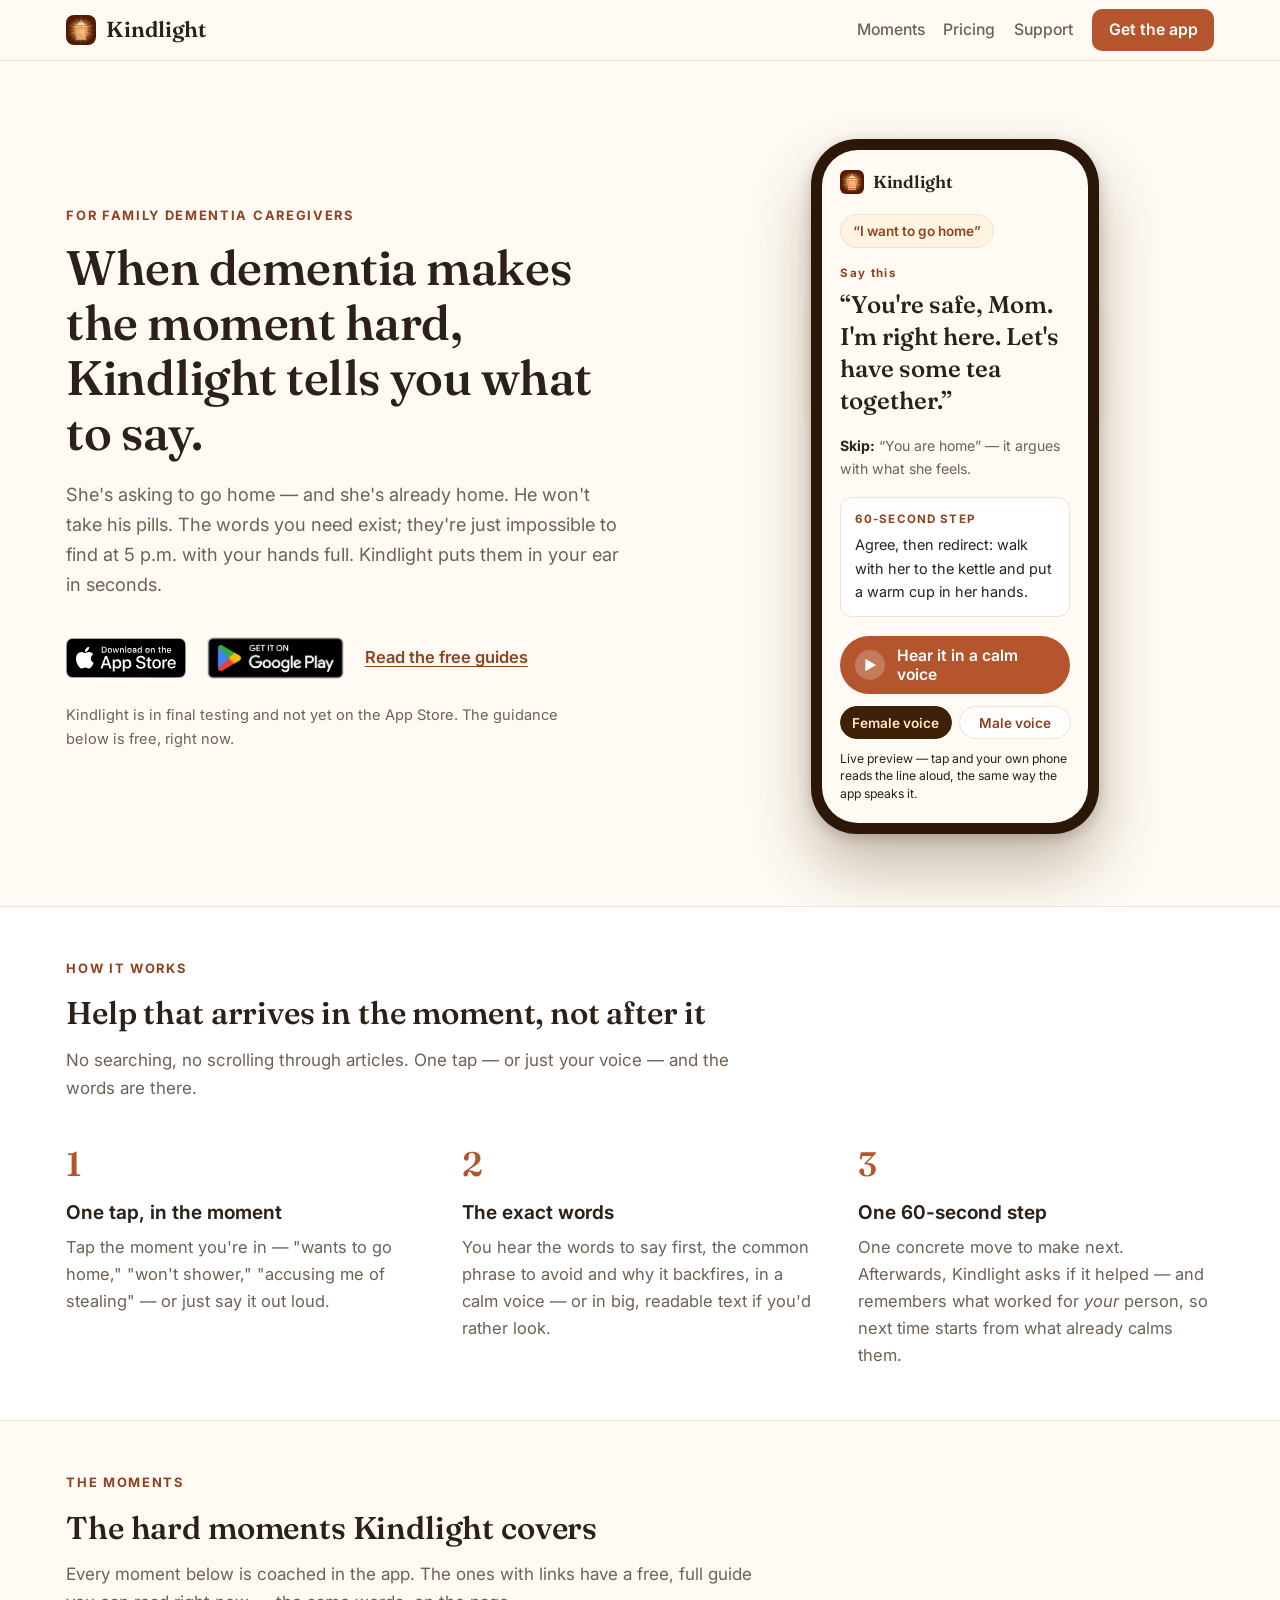
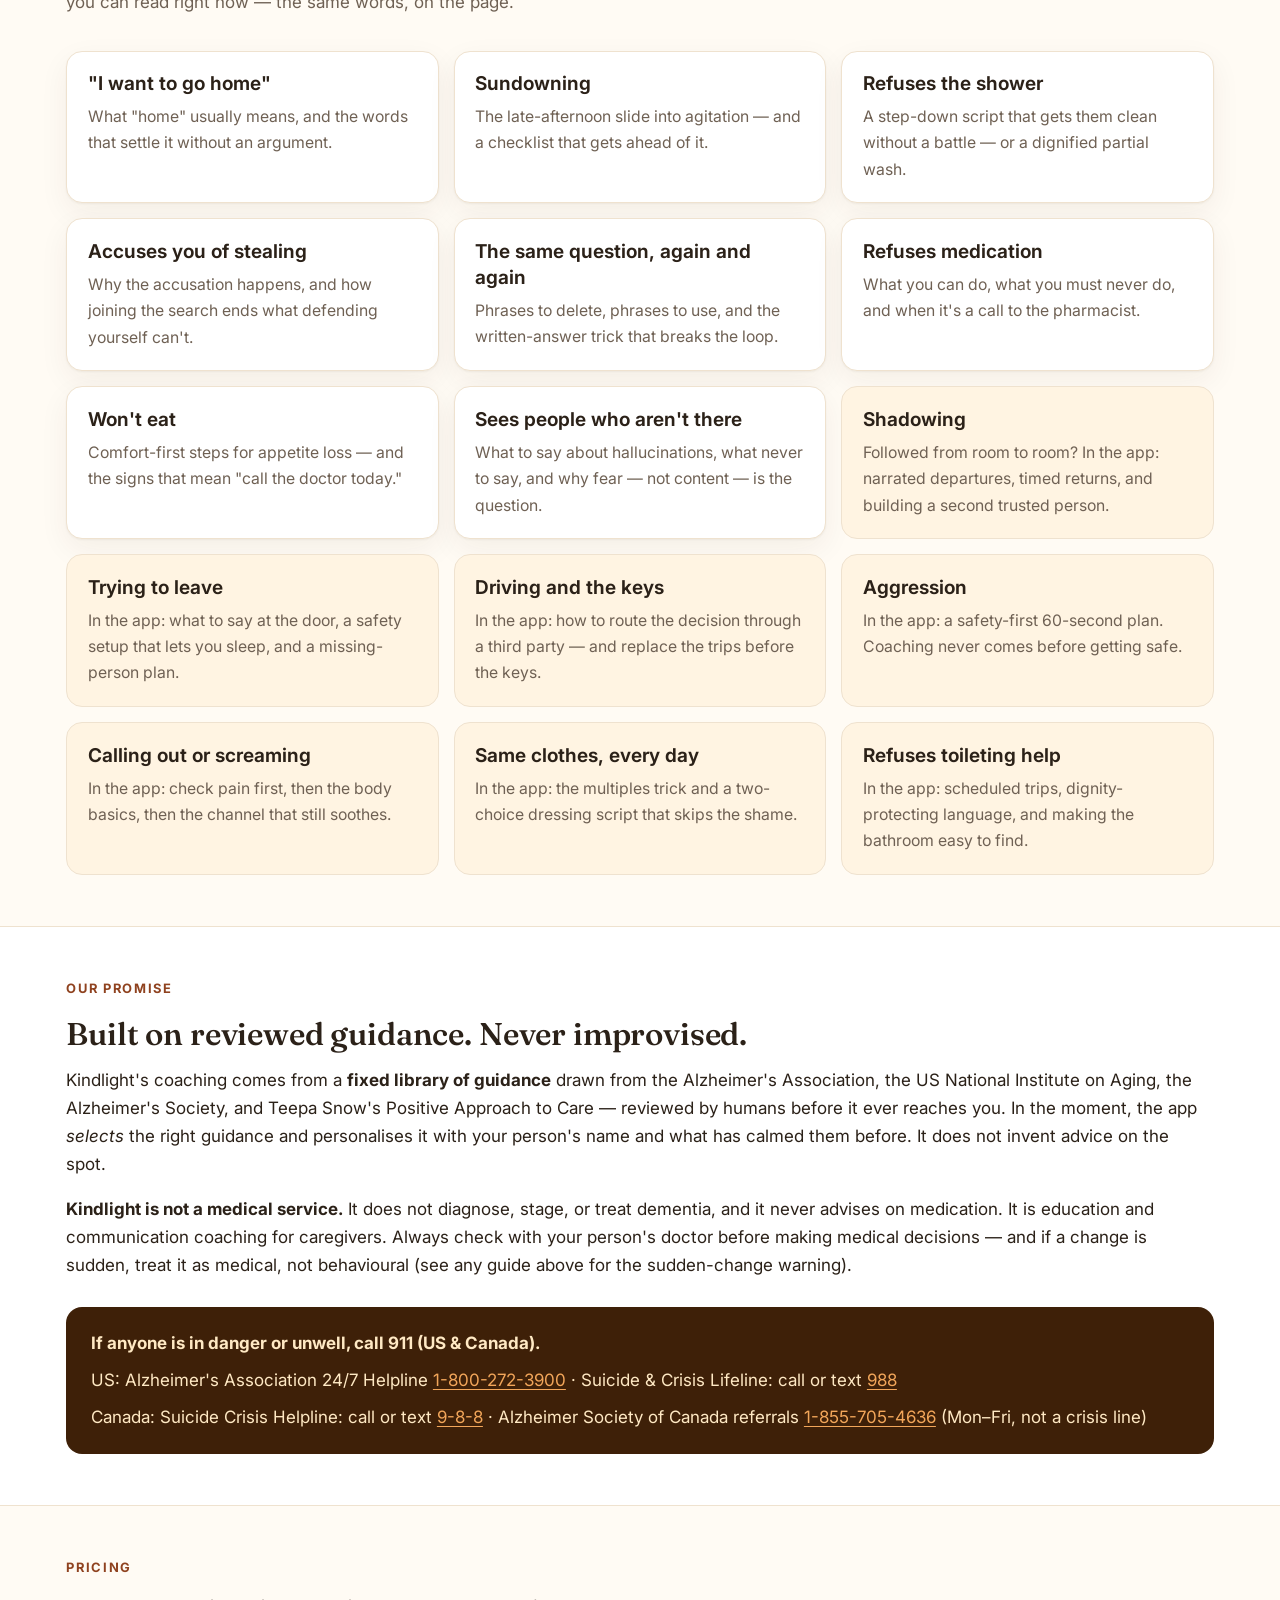
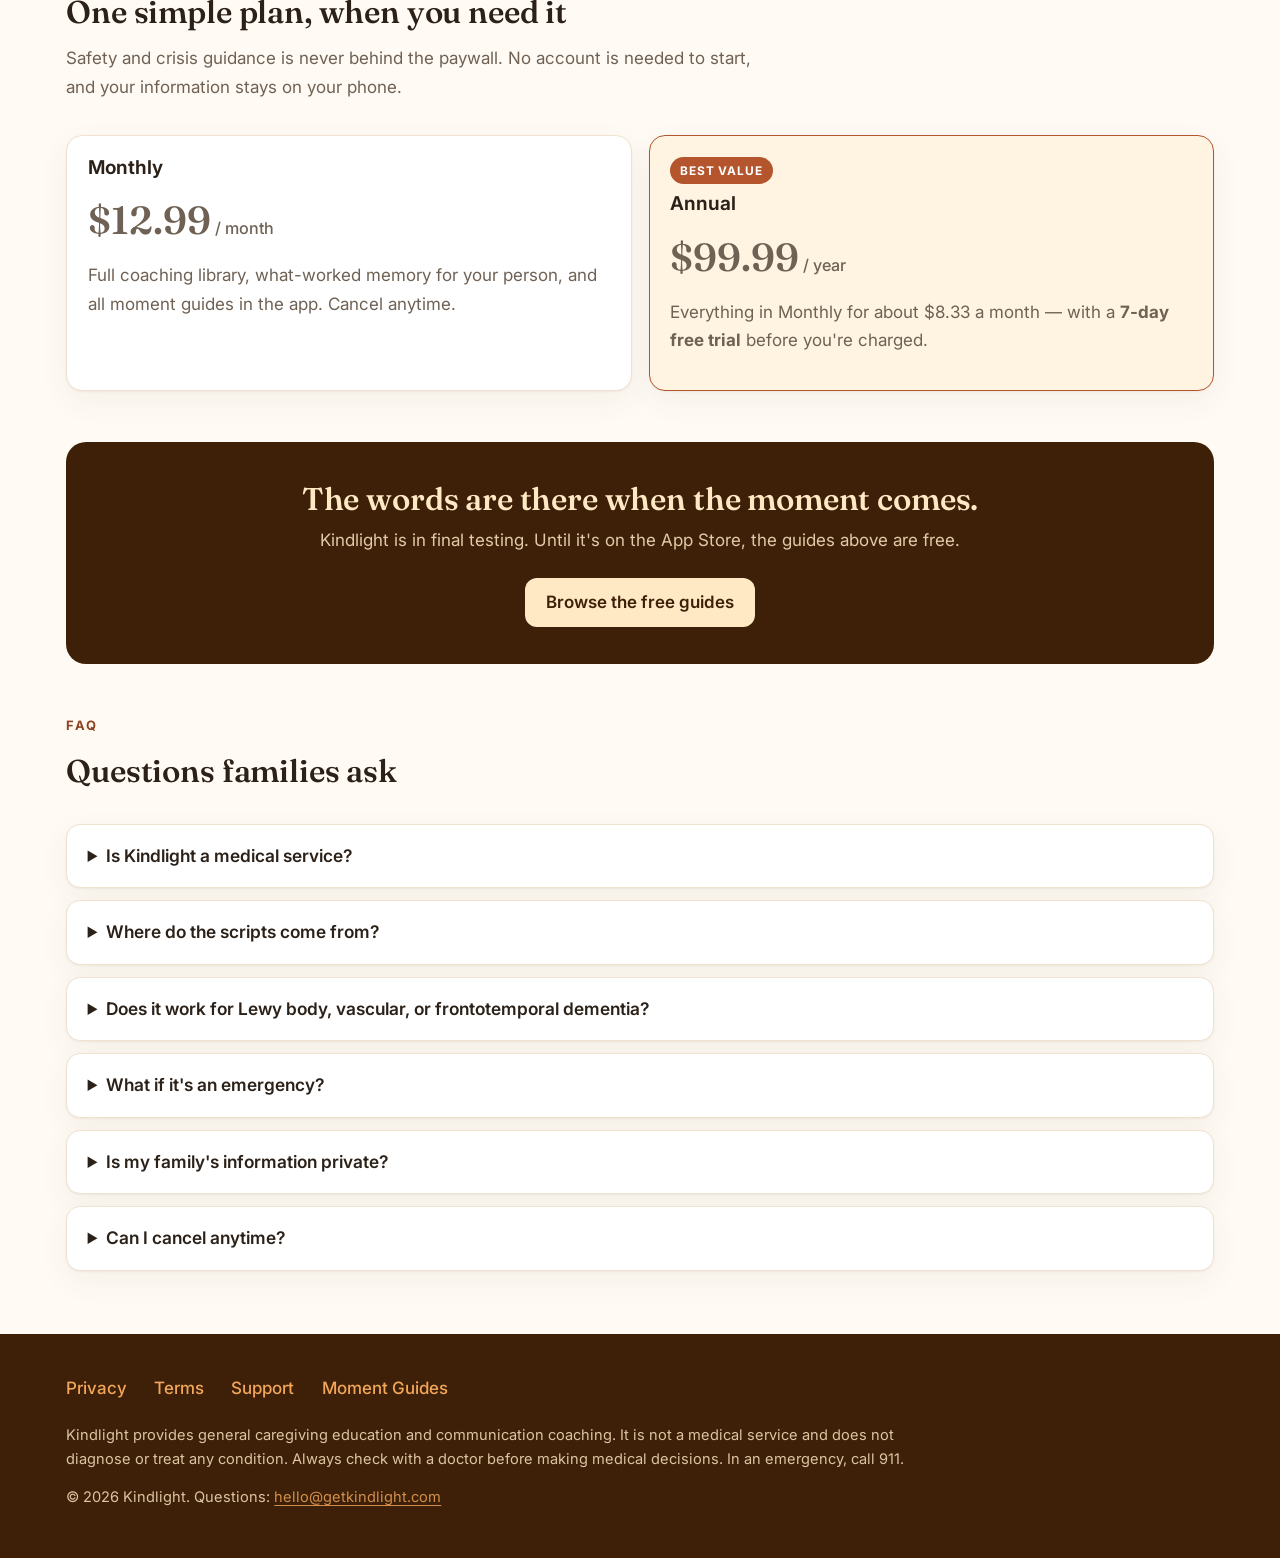
==== commit 17709472: "Add files via upload" ====
--- a/v2/index.html
+++ b/v2/index.html
@@ -42,7 +42,7 @@
         </div>
         <p class="store-note">Kindlight is in final testing and not yet on the App Store. The guidance below is free, right now.</p>
       </div>
-      <div class="phone-stage" aria-hidden="true">
+      <div class="phone-stage">
         <div class="phone">
           <div class="phone-screen">
             <div class="phone-appbar">
@@ -57,7 +57,12 @@
               <strong>60-second step</strong>
               Agree, then redirect: walk with her to the kettle and put a warm cup in her hands.
             </div>
-            <div class="phone-listen"><span class="play">&#9654;</span> Hear it in a calm voice</div>
+            <button class="phone-listen" id="listenBtn" type="button"><span class="play" id="listenIcon">&#9654;</span> <span id="listenLabel">Hear it in a calm voice</span></button>
+            <div class="voice-toggle" role="group" aria-label="Choose a voice">
+              <button type="button" id="voiceFemale" class="active">Female voice</button>
+              <button type="button" id="voiceMale">Male voice</button>
+            </div>
+            <p class="phone-note">Live preview — tap and your own phone reads the line aloud, the same way the app speaks it.</p>
           </div>
         </div>
       </div>
@@ -256,5 +261,69 @@
   </div>
 </footer>
 
+<script>
+(function () {
+  var btn = document.getElementById('listenBtn');
+  var label = document.getElementById('listenLabel');
+  var icon = document.getElementById('listenIcon');
+  var fBtn = document.getElementById('voiceFemale');
+  var mBtn = document.getElementById('voiceMale');
+  var text = "You're safe, Mom. I'm right here. Let's have some tea together.";
+  var gender = 'female';
+  if (!('speechSynthesis' in window)) {
+    label.textContent = 'Voice is not available in this browser';
+    btn.disabled = true;
+    return;
+  }
+  var FEMALE = ['samantha', 'karen', 'moira', 'tessa', 'fiona', 'susan', 'zira', 'aria', 'jenny', 'female', 'google us english'];
+  var MALE = ['daniel', 'alex', 'david', 'mark', 'george', 'oliver', 'james', 'male'];
+  function pickVoice() {
+    var voices = window.speechSynthesis.getVoices().filter(function (v) {
+      return v.lang && v.lang.toLowerCase().indexOf('en') === 0;
+    });
+    if (!voices.length) return null;
+    var names = gender === 'female' ? FEMALE : MALE;
+    for (var i = 0; i < names.length; i++) {
+      for (var j = 0; j < voices.length; j++) {
+        var n = voices[j].name.toLowerCase();
+        if (gender === 'male' && n.indexOf('female') !== -1) continue;
+        if (n.indexOf(names[i]) !== -1) return voices[j];
+      }
+    }
+    return voices[0];
+  }
+  if ('onvoiceschanged' in window.speechSynthesis) {
+    window.speechSynthesis.onvoiceschanged = function () { pickVoice(); };
+  }
+  function reset() {
+    label.textContent = 'Hear it in a calm voice';
+    icon.innerHTML = '&#9654;';
+  }
+  function speak() {
+    window.speechSynthesis.cancel();
+    var u = new SpeechSynthesisUtterance(text);
+    var v = pickVoice();
+    if (v) u.voice = v;
+    u.rate = 0.95;
+    u.onend = reset;
+    u.onerror = reset;
+    window.speechSynthesis.speak(u);
+    label.textContent = 'Tap to stop';
+    icon.innerHTML = '&#9632;';
+  }
+  btn.addEventListener('click', function () {
+    if (window.speechSynthesis.speaking) { window.speechSynthesis.cancel(); reset(); }
+    else speak();
+  });
+  function setGender(g) {
+    gender = g;
+    fBtn.classList.toggle('active', g === 'female');
+    mBtn.classList.toggle('active', g === 'male');
+    if (window.speechSynthesis.speaking) speak();
+  }
+  fBtn.addEventListener('click', function () { setGender('female'); });
+  mBtn.addEventListener('click', function () { setGender('male'); });
+})();
+</script>
 </body>
 </html>
--- a/v2/styles.css
+++ b/v2/styles.css
@@ -169,9 +169,19 @@
 .phone-step strong { display: block; font-size: .68rem; letter-spacing: .1em; text-transform: uppercase; color: var(--accent-dark); margin-bottom: .2rem; }
 .phone-listen {
   display: flex; align-items: center; gap: .7rem;
-  background: var(--accent); color: #fff; border-radius: 999px;
-  padding: .6rem .9rem; font-weight: 600; font-size: .92rem;
-}
+  background: var(--accent); color: #fff; border: 0; border-radius: 999px;
+  padding: .6rem .9rem; font-family: inherit; font-weight: 600; font-size: .92rem;
+  width: 100%; text-align: left; cursor: pointer;
+}
+.phone-listen:disabled { opacity: .65; cursor: default; }
+.voice-toggle { display: flex; gap: .45rem; margin-top: .7rem; }
+.voice-toggle button {
+  flex: 1; font-family: inherit; font-size: .8rem; font-weight: 600;
+  padding: .45rem .5rem; border-radius: 999px; cursor: pointer;
+  background: #fff; color: var(--accent-dark); border: 1px solid var(--line);
+}
+.voice-toggle button.active { background: var(--dark); color: var(--cream); border-color: var(--dark); }
+.phone-note { font-size: .72rem; color: var(--muted); margin: .6rem 0 0; line-height: 1.45; }
 .phone-listen .play {
   width: 30px; height: 30px; border-radius: 50%; background: rgba(255,255,255,.22);
   display: inline-flex; align-items: center; justify-content: center; font-size: .8rem; flex: none;
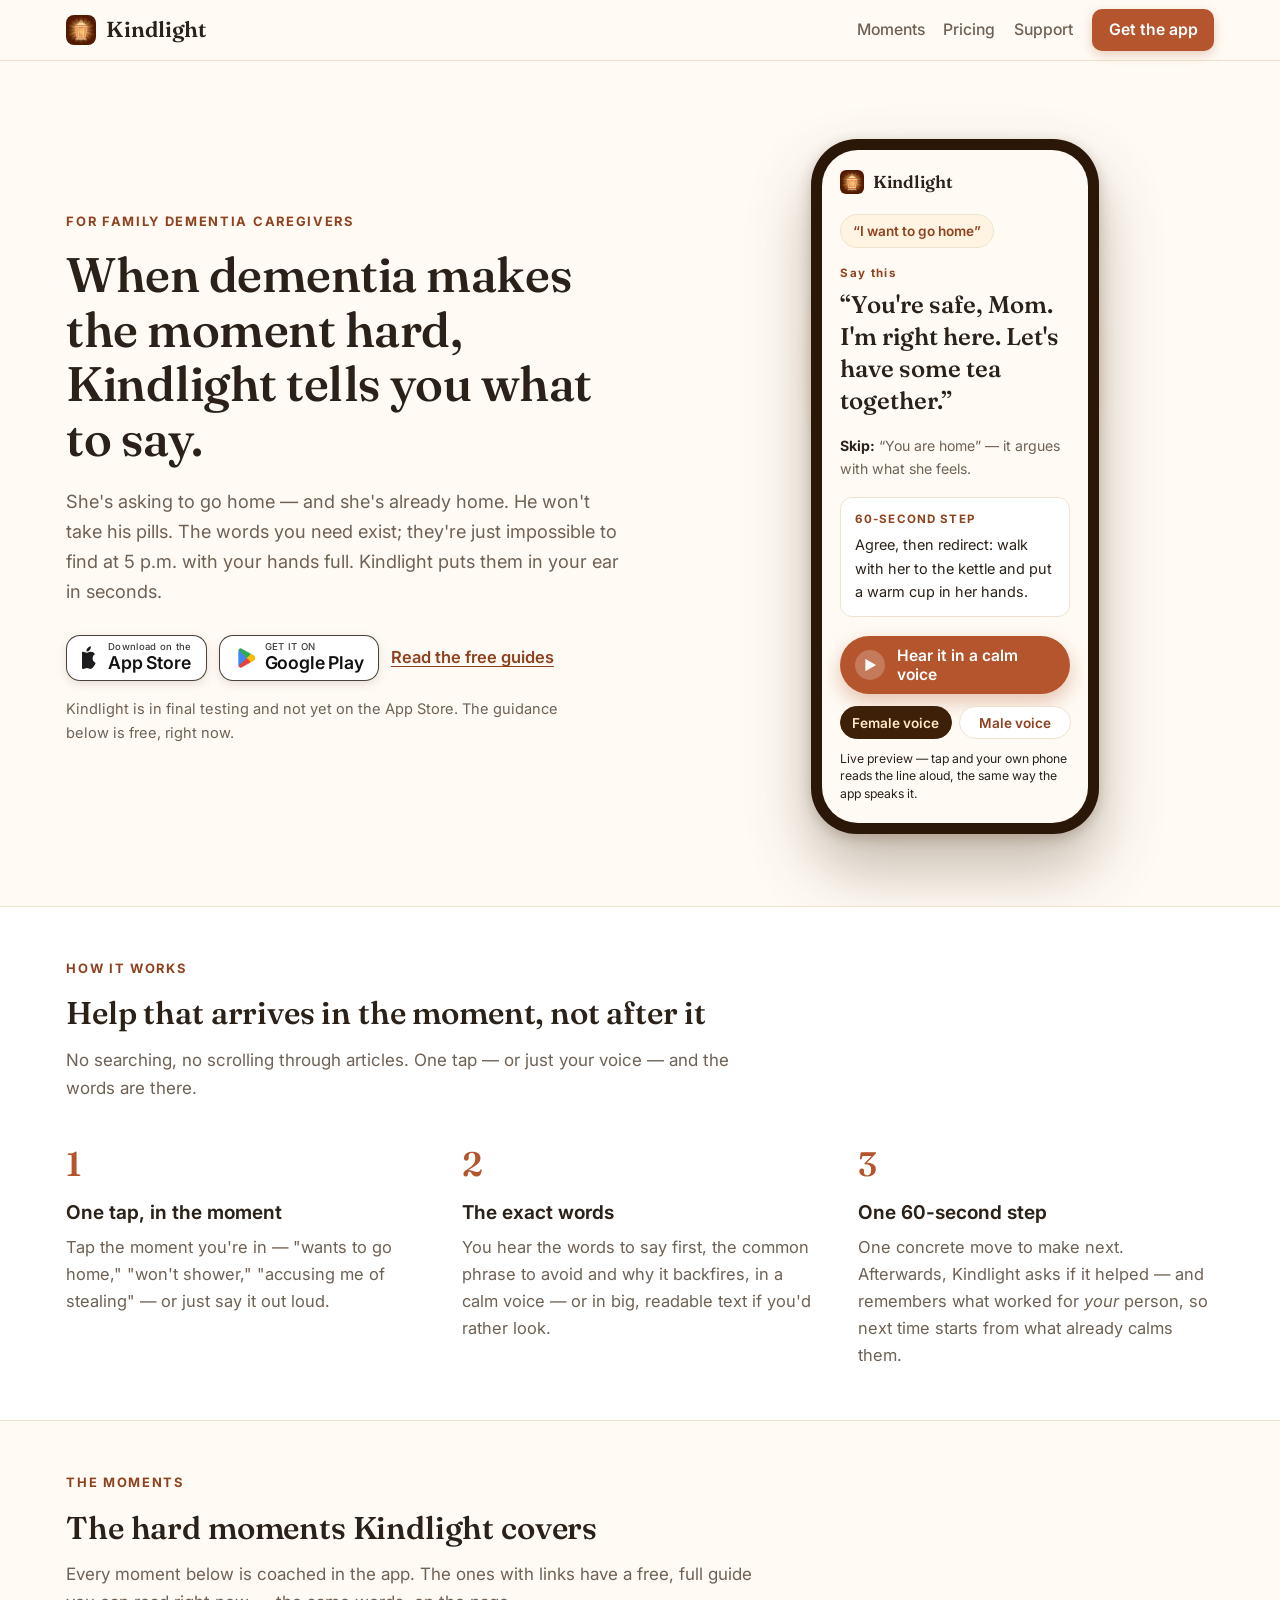
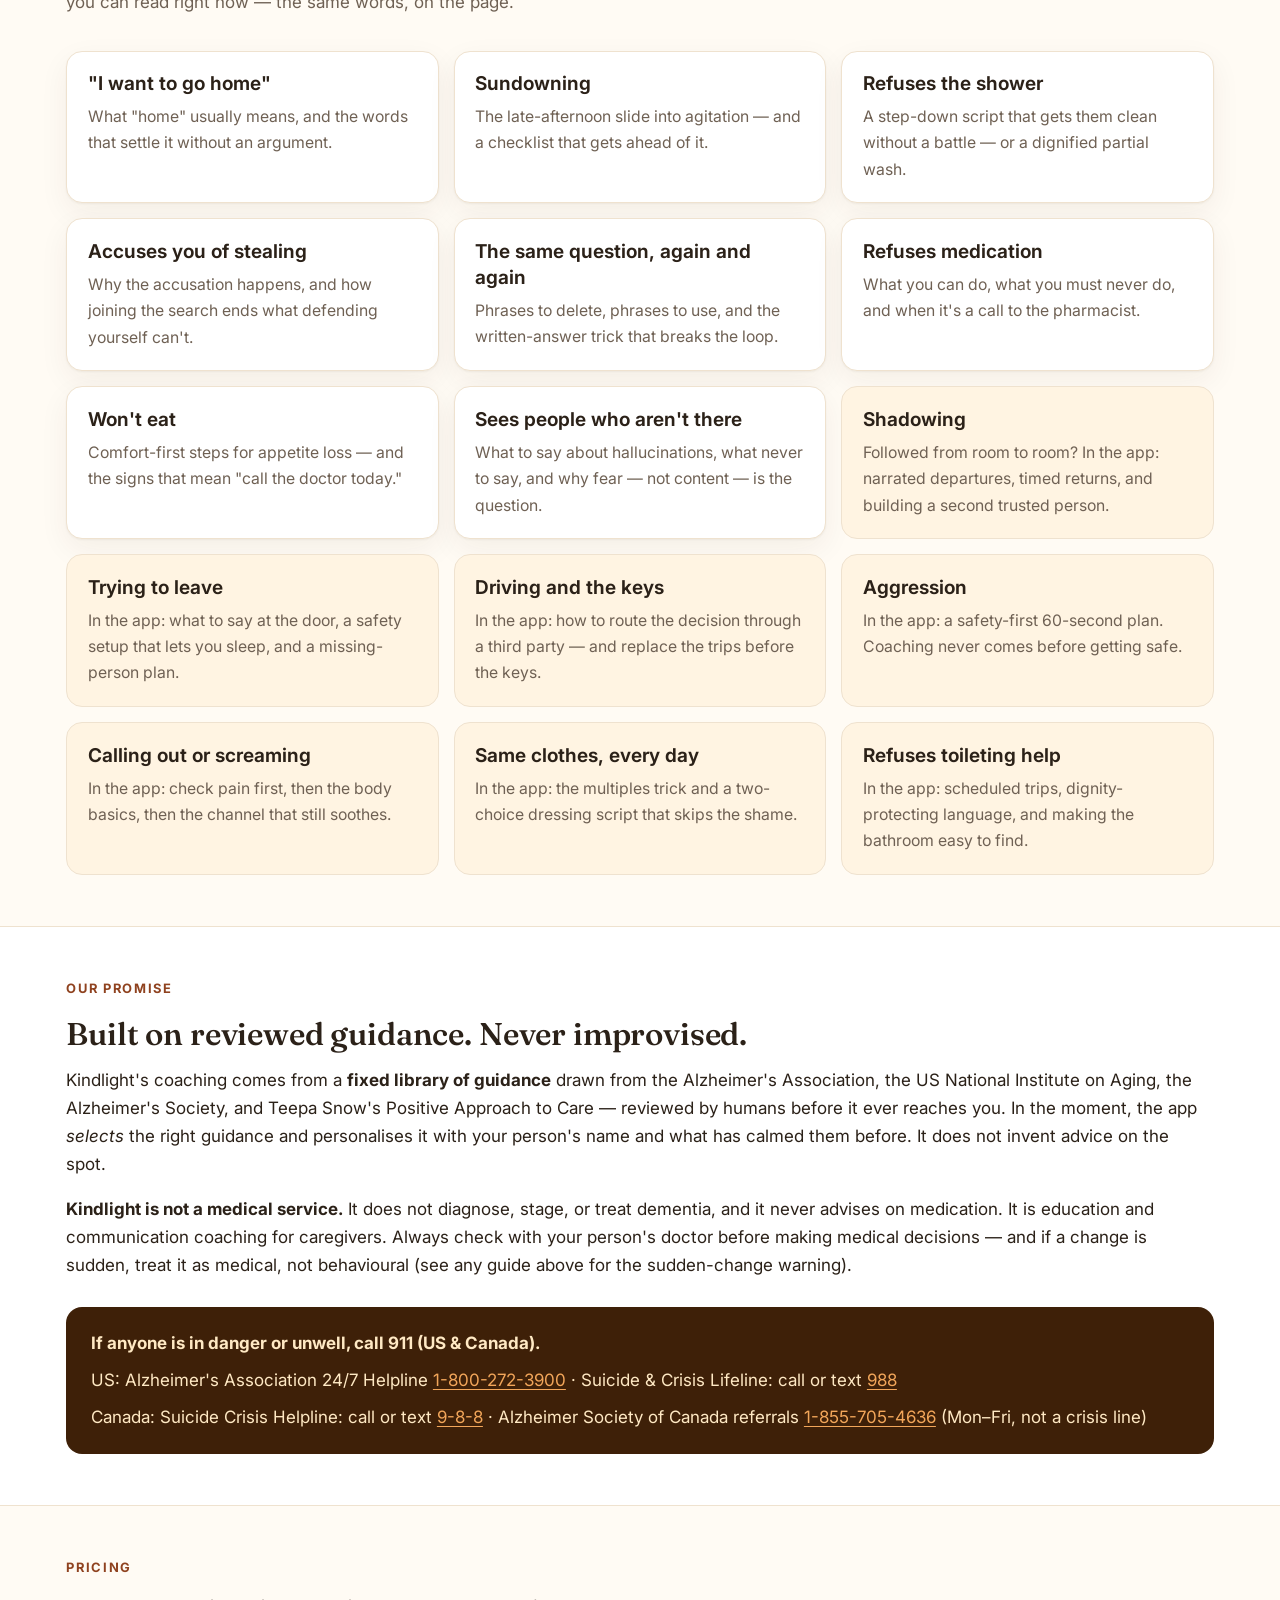
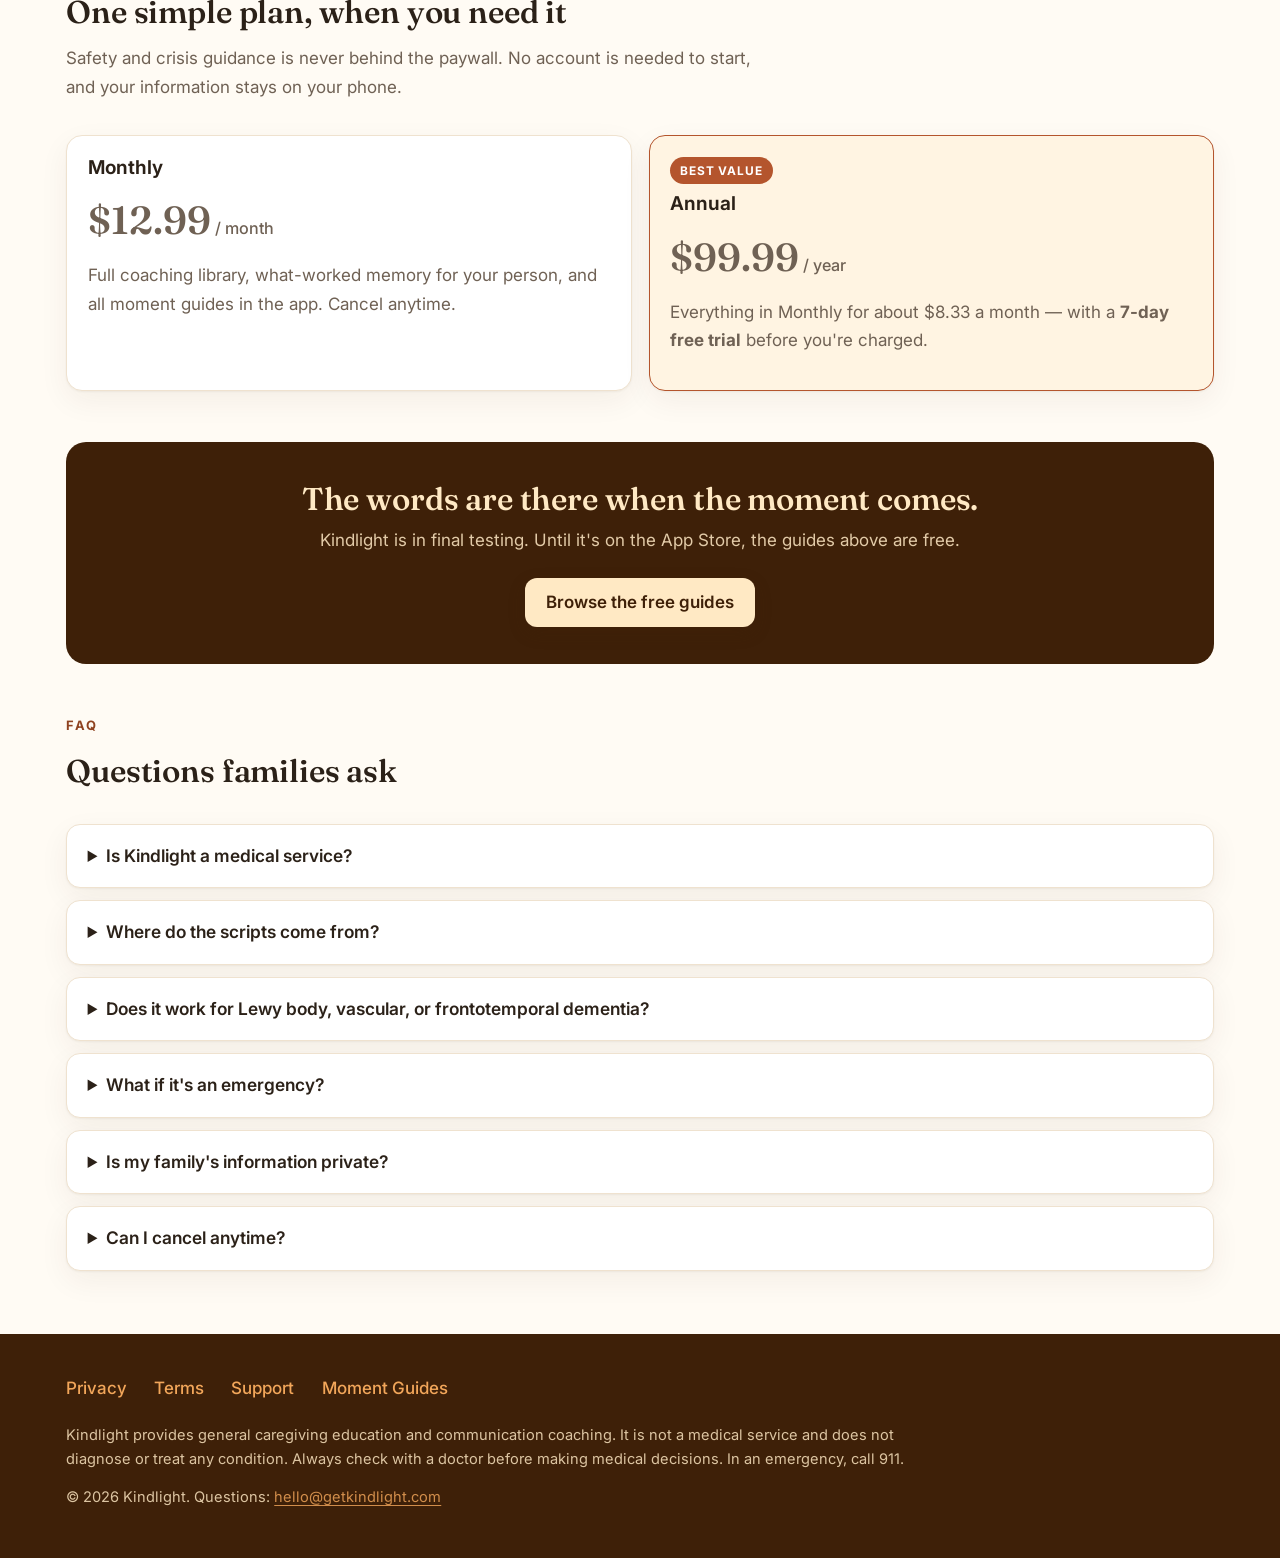
==== commit 6dc1a380: "Replace v2 hero with white store pills Replace v2/index.html and v2/styles.css; add v2/apple-glyph.s" ====
--- a/v2/index.html
+++ b/v2/index.html
@@ -35,9 +35,9 @@
         <h1>When dementia makes the moment hard, Kindlight tells you what to say.</h1>
         <p class="lede">She's asking to go home — and she's already home. He won't take his pills. The words you need exist; they're just impossible to find at 5&nbsp;p.m. with your hands full. Kindlight puts them in your ear in seconds.</p>
         <div class="cta-row badges">
-          <!-- Official store badges; link them to the listings at launch. -->
-          <img class="badge-apple" src="badge-appstore.svg" alt="Download on the App Store" height="40">
-          <img class="badge-google" src="badge-googleplay.png" alt="Get it on Google Play" height="60">
+          <!-- Store pills in the friendly KeptArt style; link them to the listings at launch. -->
+          <span class="store-pill"><img class="glyph-apple" src="apple-glyph.svg" alt=""><span class="pill-lines"><small>Download on the</small><strong>App Store</strong></span></span>
+          <span class="store-pill"><img class="glyph-play" src="play-glyph.png" alt=""><span class="pill-lines"><small>GET IT ON</small><strong>Google Play</strong></span></span>
           <a class="text-link" href="#moments">Read the free guides</a>
         </div>
         <p class="store-note">Kindlight is in final testing and not yet on the App Store. The guidance below is free, right now.</p>
--- a/v2/styles.css
+++ b/v2/styles.css
@@ -120,11 +120,17 @@
 
 /* Store badges (official artwork) */
 .badges { gap: .7rem; }
-.badges img { width: auto; display: block; }
-/* Matched by visible artwork: the Google PNG is 33% transparent padding,
-   the Apple SVG is tight. 40px visible = 40px Apple, 60px Google file. */
-.badges img.badge-apple { height: 40px; }
-.badges img.badge-google { height: 60px; }
+/* Friendly white store pills, KeptArt style: rounded, bordered, soft shadow. */
+.store-pill {
+  display: inline-flex; align-items: center; gap: .55rem;
+  background: #fff; border: 1.5px solid rgba(43,33,24,.85); border-radius: 14px;
+  padding: .4rem .85rem .45rem; box-shadow: 0 3px 10px rgba(62,32,8,.13);
+}
+.store-pill .glyph-apple { height: 27px; width: auto; display: block; }
+.store-pill .glyph-play { height: 24px; width: auto; display: block; }
+.store-pill .pill-lines { display: flex; flex-direction: column; line-height: 1.12; }
+.store-pill .pill-lines small { font-size: .56rem; letter-spacing: .03em; color: #3c3c43; font-weight: 500; }
+.store-pill .pill-lines strong { font-size: 1.04rem; font-weight: 600; color: #111; letter-spacing: -.01em; }
 .band-btn {
   display: inline-block; background: var(--cream); color: var(--dark);
   font-weight: 600; text-decoration: none; border-radius: 12px; padding: .62rem 1.25rem;
@@ -186,6 +192,11 @@
   width: 30px; height: 30px; border-radius: 50%; background: rgba(255,255,255,.22);
   display: inline-flex; align-items: center; justify-content: center; font-size: .8rem; flex: none;
 }
+/* Soft shadows and a press dip, the tactile feel of the KeptArt buttons. */
+.phone-listen { box-shadow: 0 8px 20px rgba(180,85,45,.35); }
+.phone-listen:active { transform: translateY(1px); box-shadow: 0 3px 8px rgba(180,85,45,.30); }
+.nav-cta { box-shadow: 0 4px 12px rgba(180,85,45,.28); }
+.band-btn { box-shadow: 0 6px 16px rgba(62,32,8,.25); }
 
 /* Sections */
 section { padding: 3rem 0; }
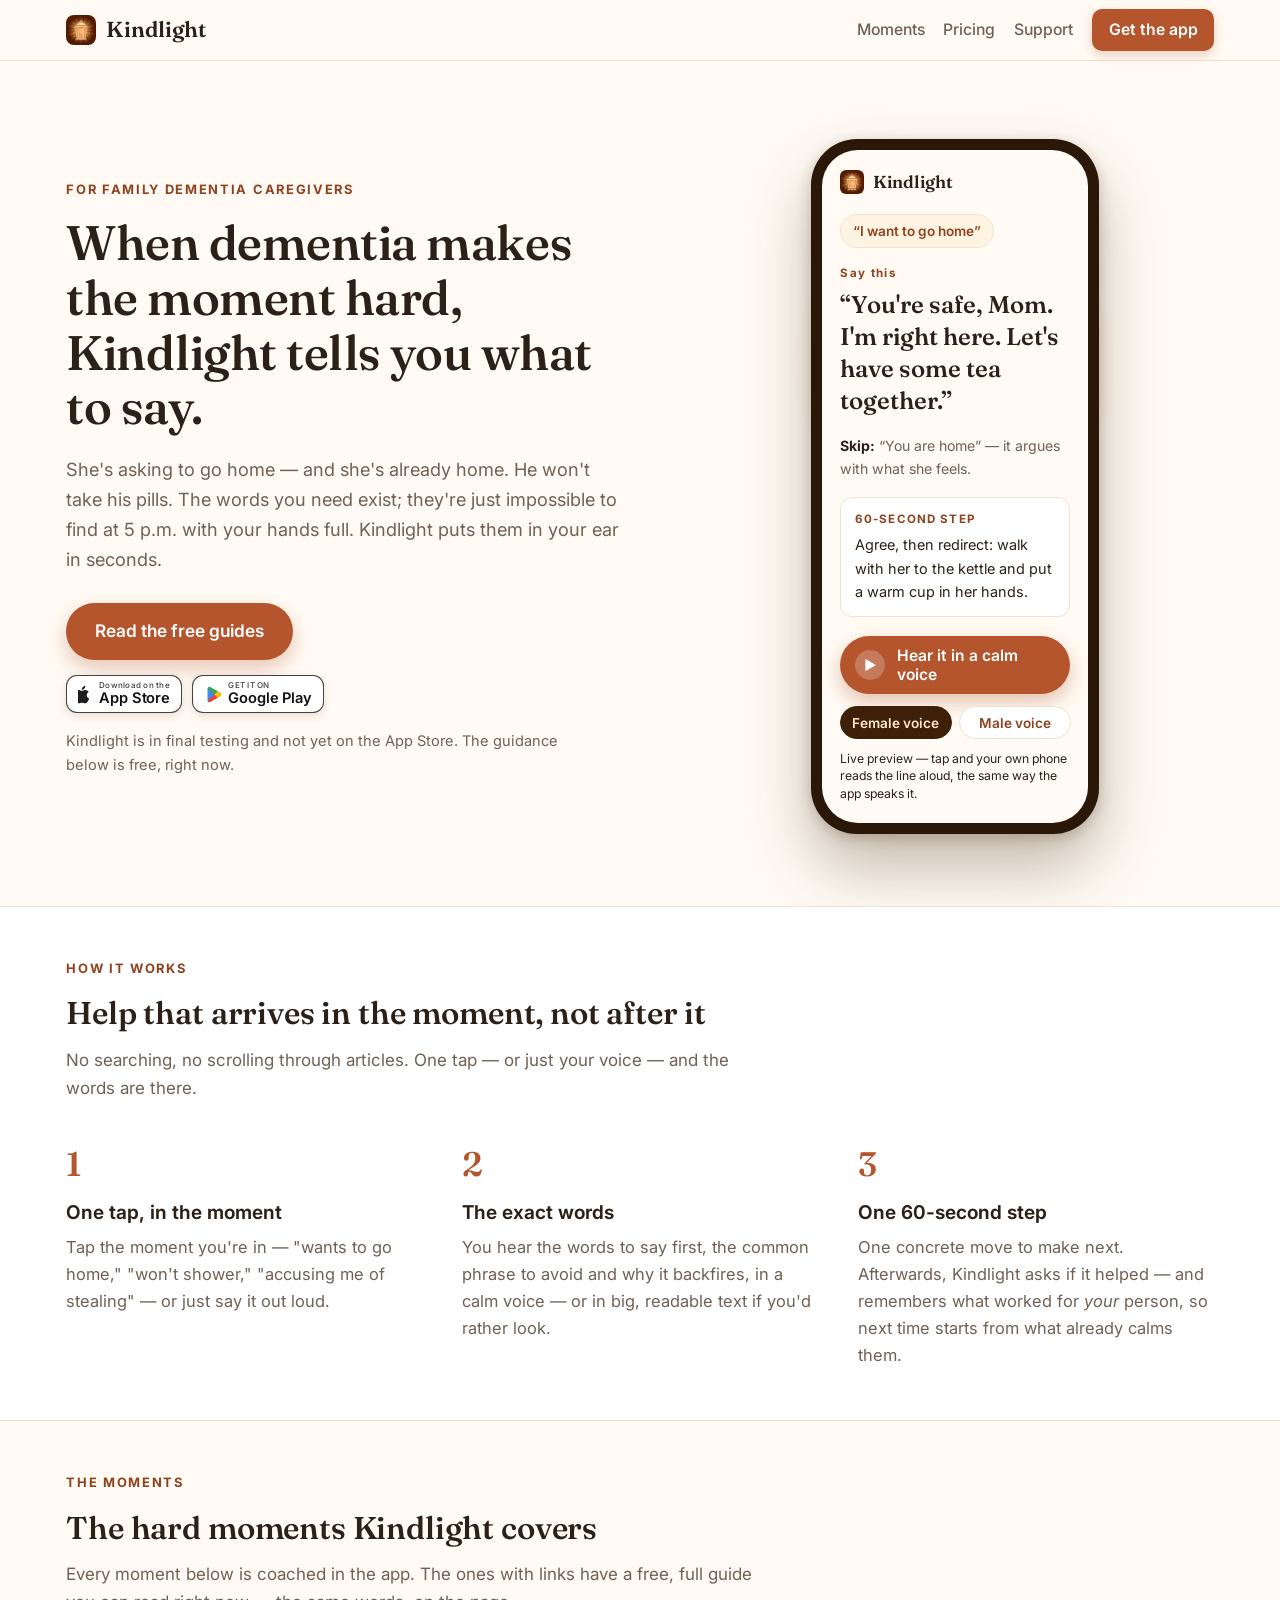
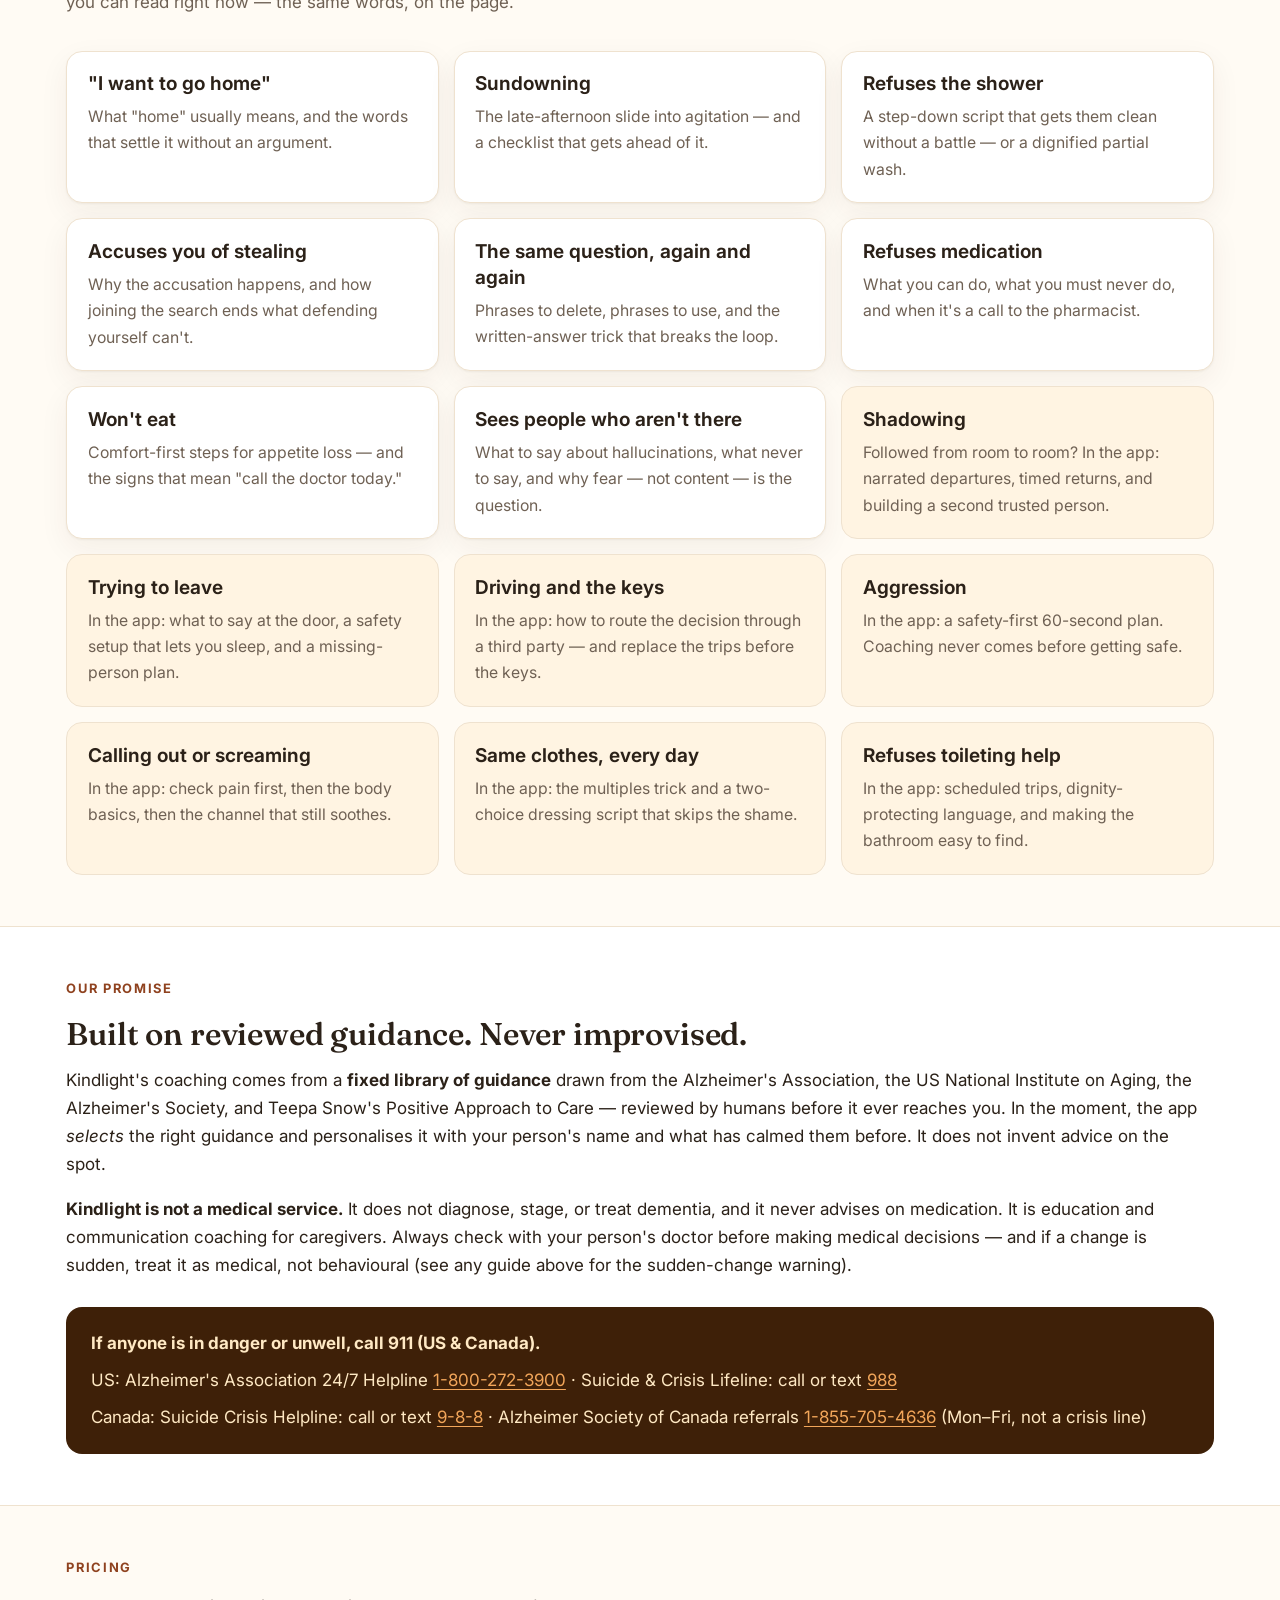
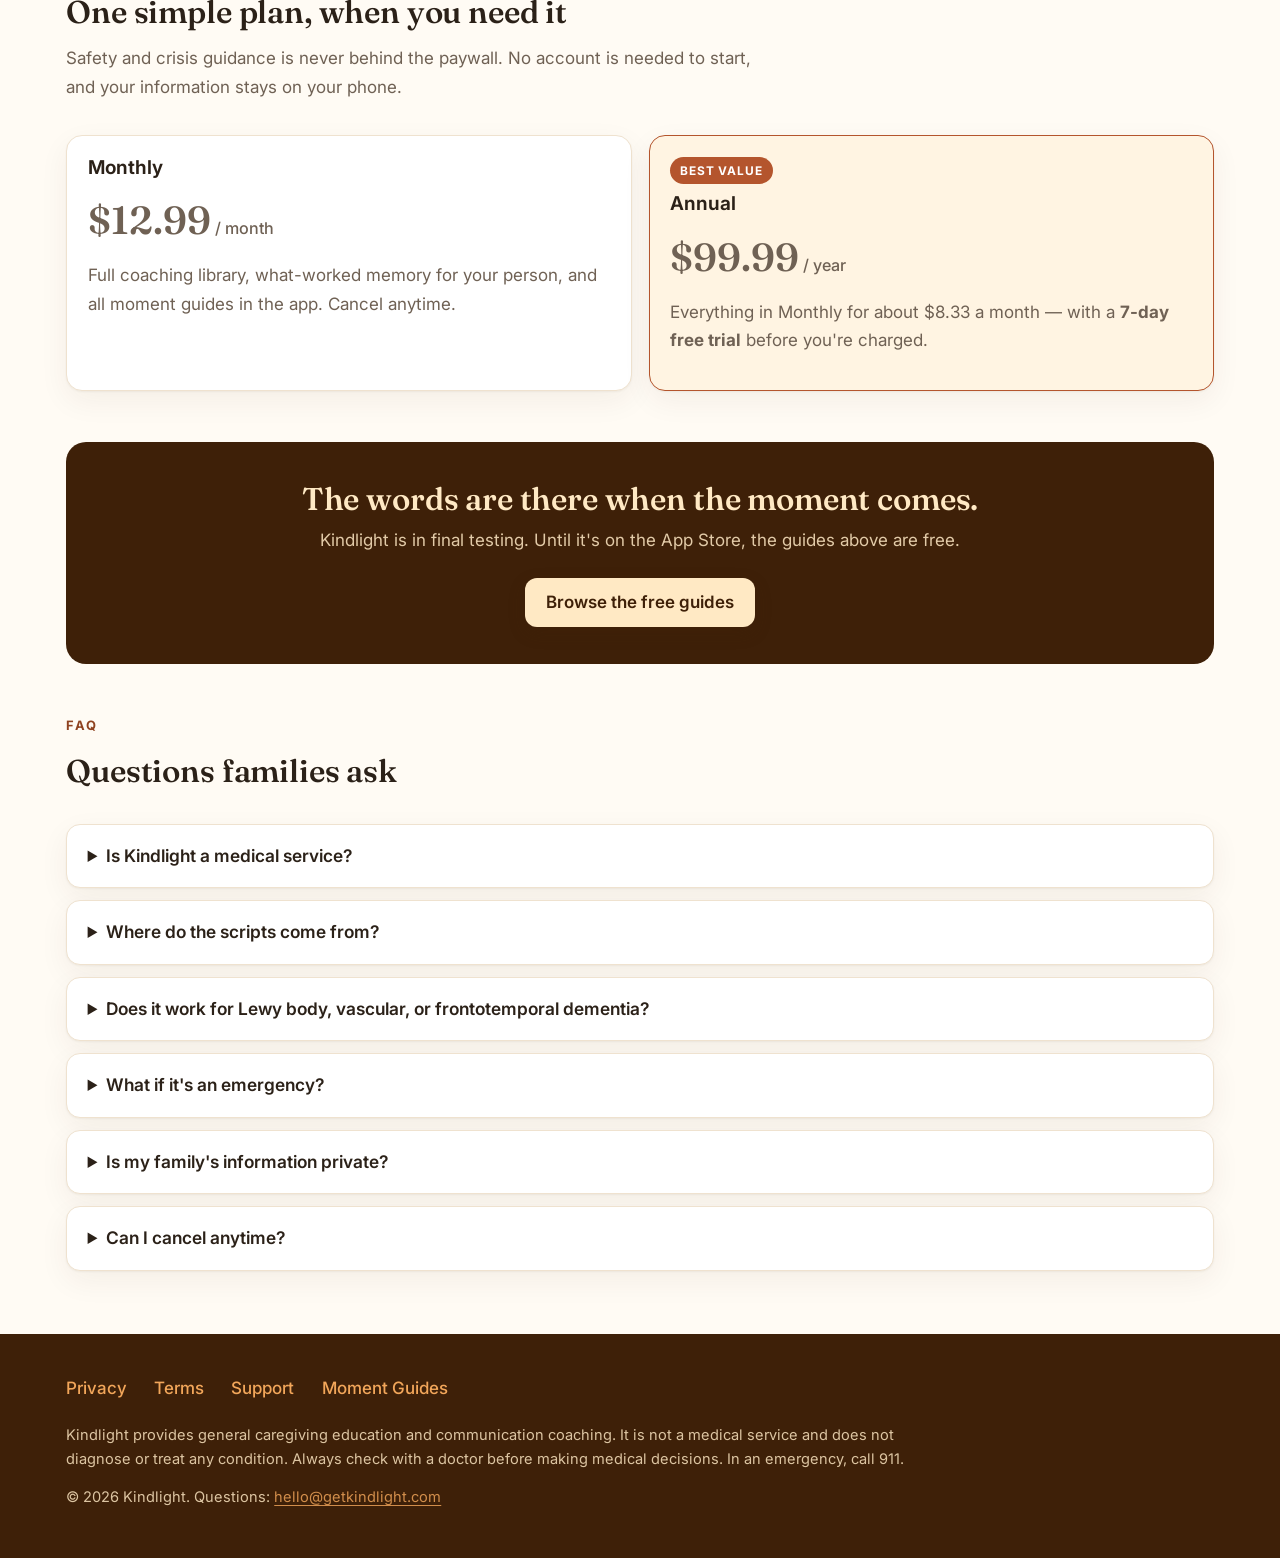
==== commit 42ee0a31: "Replace v2 hero with Read the free guides button" ====
--- a/v2/index.html
+++ b/v2/index.html
@@ -34,11 +34,13 @@
         <p class="eyebrow">For family dementia caregivers</p>
         <h1>When dementia makes the moment hard, Kindlight tells you what to say.</h1>
         <p class="lede">She's asking to go home — and she's already home. He won't take his pills. The words you need exist; they're just impossible to find at 5&nbsp;p.m. with your hands full. Kindlight puts them in your ear in seconds.</p>
+        <div class="cta-row">
+          <a class="hero-cta" href="#moments">Read the free guides</a>
+        </div>
         <div class="cta-row badges">
-          <!-- Store pills in the friendly KeptArt style; link them to the listings at launch. -->
+          <!-- Store pills, secondary on purpose: the pros lead with their own button. Link at launch. -->
           <span class="store-pill"><img class="glyph-apple" src="apple-glyph.svg" alt=""><span class="pill-lines"><small>Download on the</small><strong>App Store</strong></span></span>
           <span class="store-pill"><img class="glyph-play" src="play-glyph.png" alt=""><span class="pill-lines"><small>GET IT ON</small><strong>Google Play</strong></span></span>
-          <a class="text-link" href="#moments">Read the free guides</a>
         </div>
         <p class="store-note">Kindlight is in final testing and not yet on the App Store. The guidance below is free, right now.</p>
       </div>
--- a/v2/styles.css
+++ b/v2/styles.css
@@ -119,18 +119,25 @@
 .store-badge.on-dark:hover { background: #fff; color: var(--dark); }
 
 /* Store badges (official artwork) */
-.badges { gap: .7rem; }
-/* Friendly white store pills, KeptArt style: rounded, bordered, soft shadow. */
+.badges { gap: .6rem; margin-top: .9rem; }
+/* Hero primary button: our own CTA leads, like ianacare and Headspace. */
+.hero-cta {
+  display: inline-block; background: var(--accent); color: #fff; text-decoration: none;
+  font-weight: 600; font-size: 1.02rem; padding: .85rem 1.7rem; border-radius: 999px;
+  box-shadow: 0 8px 20px rgba(180,85,45,.32);
+}
+.hero-cta:active { transform: translateY(1px); box-shadow: 0 3px 8px rgba(180,85,45,.30); }
+/* Friendly white store pills: rounded, bordered, soft shadow, kept secondary. */
 .store-pill {
-  display: inline-flex; align-items: center; gap: .55rem;
-  background: #fff; border: 1.5px solid rgba(43,33,24,.85); border-radius: 14px;
-  padding: .4rem .85rem .45rem; box-shadow: 0 3px 10px rgba(62,32,8,.13);
-}
-.store-pill .glyph-apple { height: 27px; width: auto; display: block; }
-.store-pill .glyph-play { height: 24px; width: auto; display: block; }
+  display: inline-flex; align-items: center; gap: .45rem;
+  background: #fff; border: 1.5px solid rgba(43,33,24,.85); border-radius: 11px;
+  padding: .3rem .65rem .33rem; box-shadow: 0 3px 10px rgba(62,32,8,.13);
+}
+.store-pill .glyph-apple { height: 21px; width: auto; display: block; }
+.store-pill .glyph-play { height: 19px; width: auto; display: block; }
 .store-pill .pill-lines { display: flex; flex-direction: column; line-height: 1.12; }
-.store-pill .pill-lines small { font-size: .56rem; letter-spacing: .03em; color: #3c3c43; font-weight: 500; }
-.store-pill .pill-lines strong { font-size: 1.04rem; font-weight: 600; color: #111; letter-spacing: -.01em; }
+.store-pill .pill-lines small { font-size: .47rem; letter-spacing: .03em; color: #3c3c43; font-weight: 500; }
+.store-pill .pill-lines strong { font-size: .86rem; font-weight: 600; color: #111; letter-spacing: -.01em; }
 .band-btn {
   display: inline-block; background: var(--cream); color: var(--dark);
   font-weight: 600; text-decoration: none; border-radius: 12px; padding: .62rem 1.25rem;
